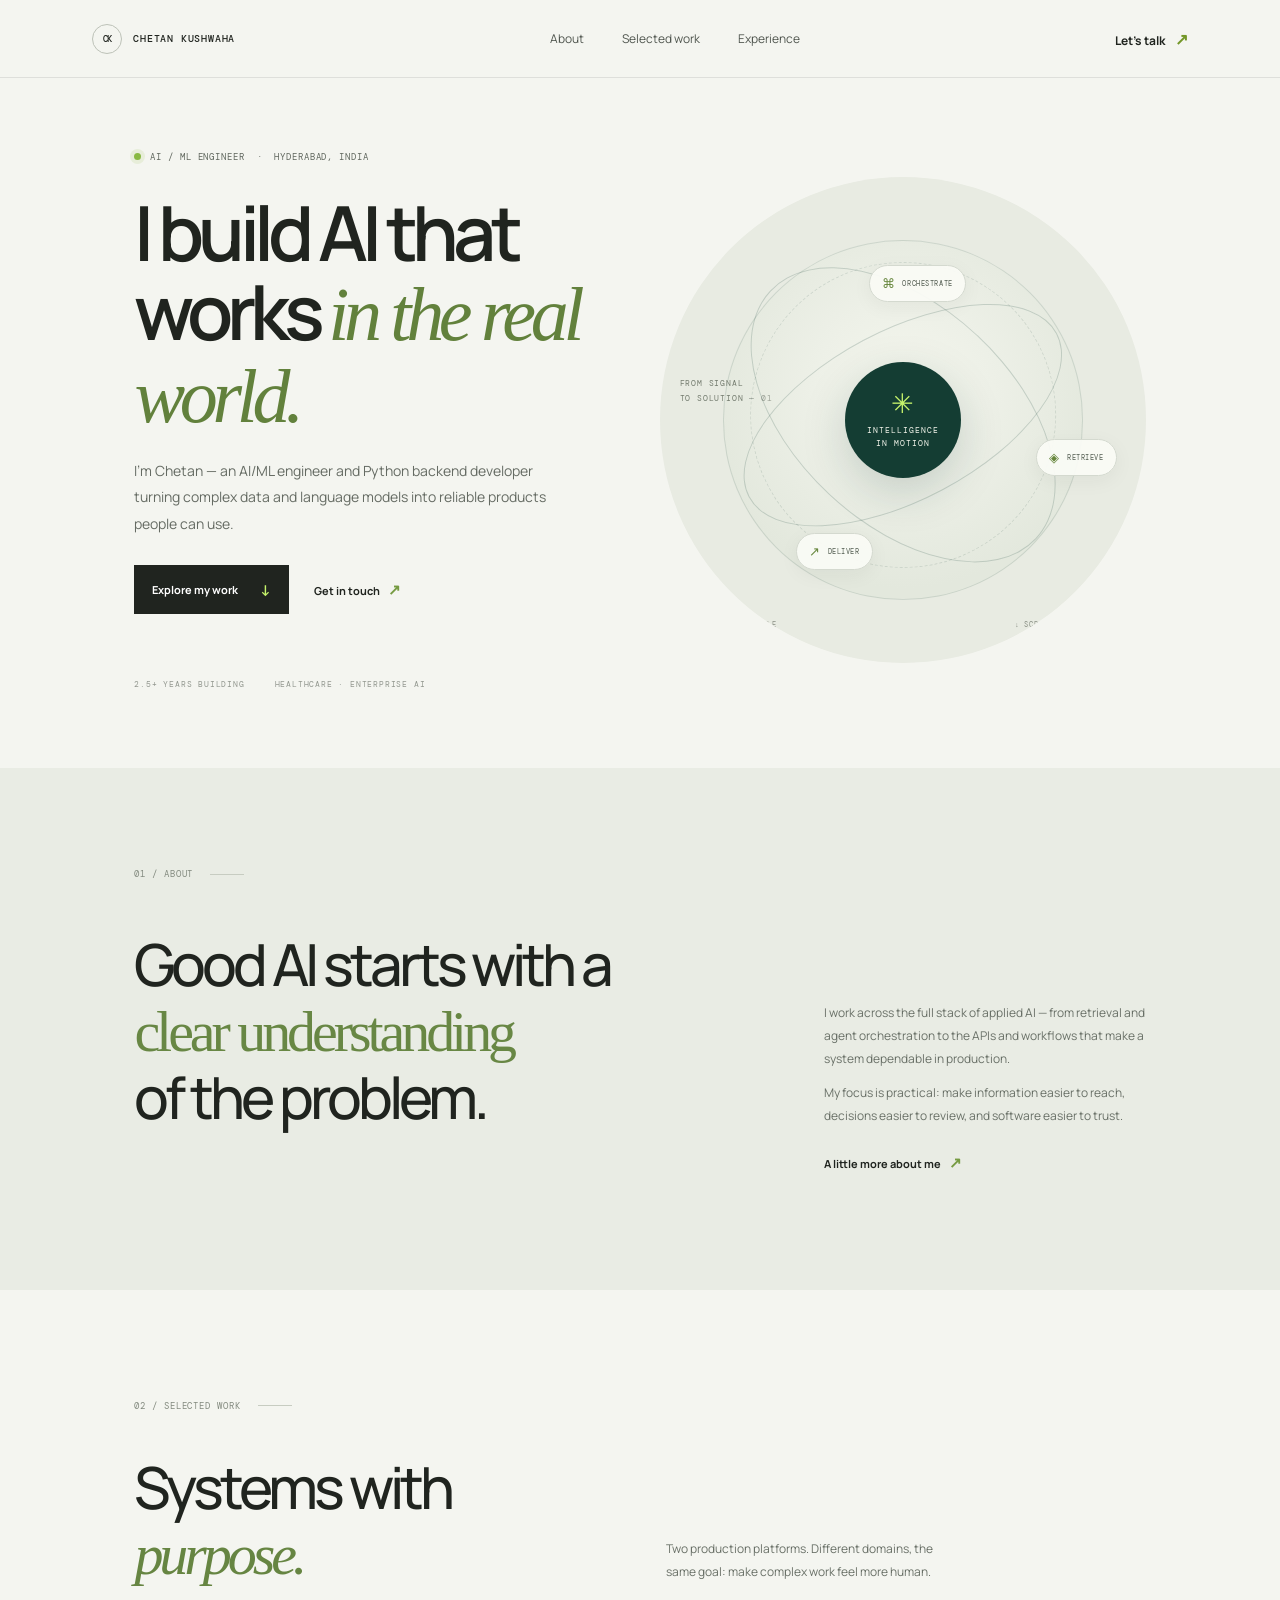
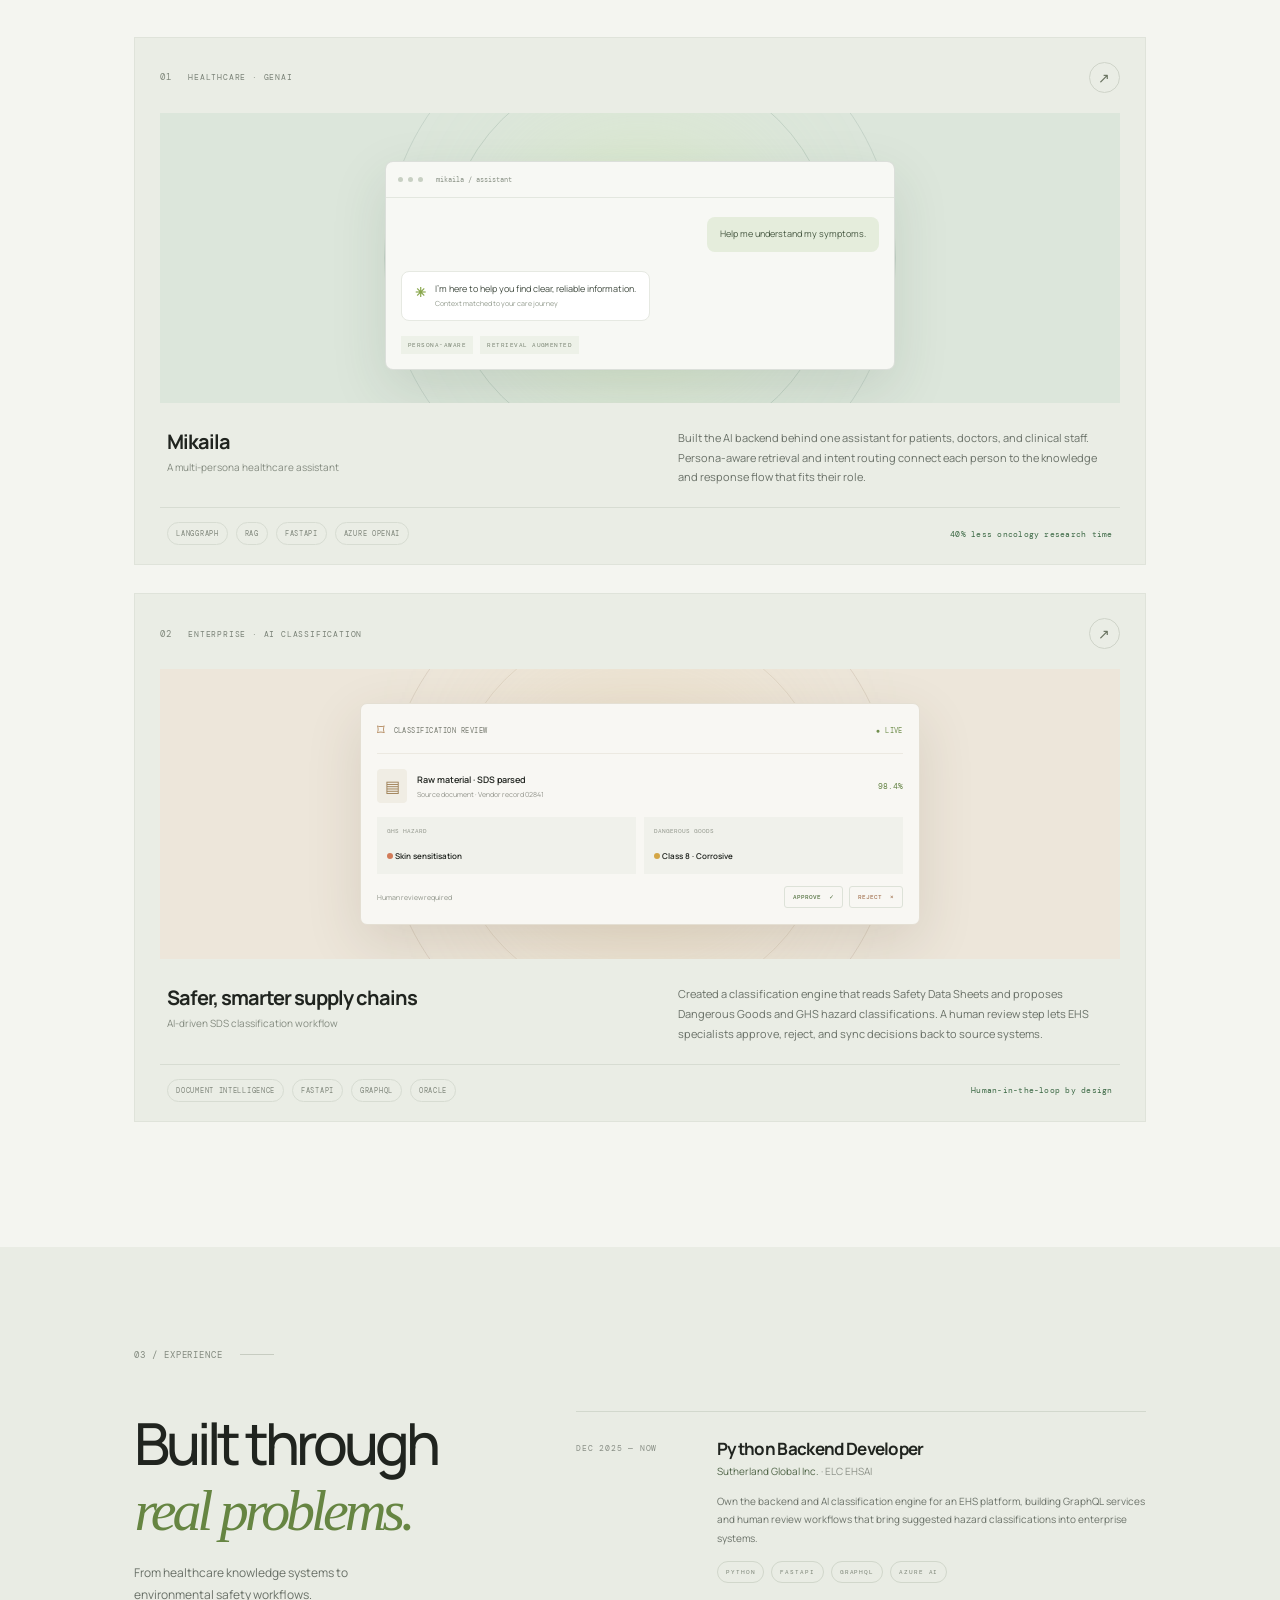
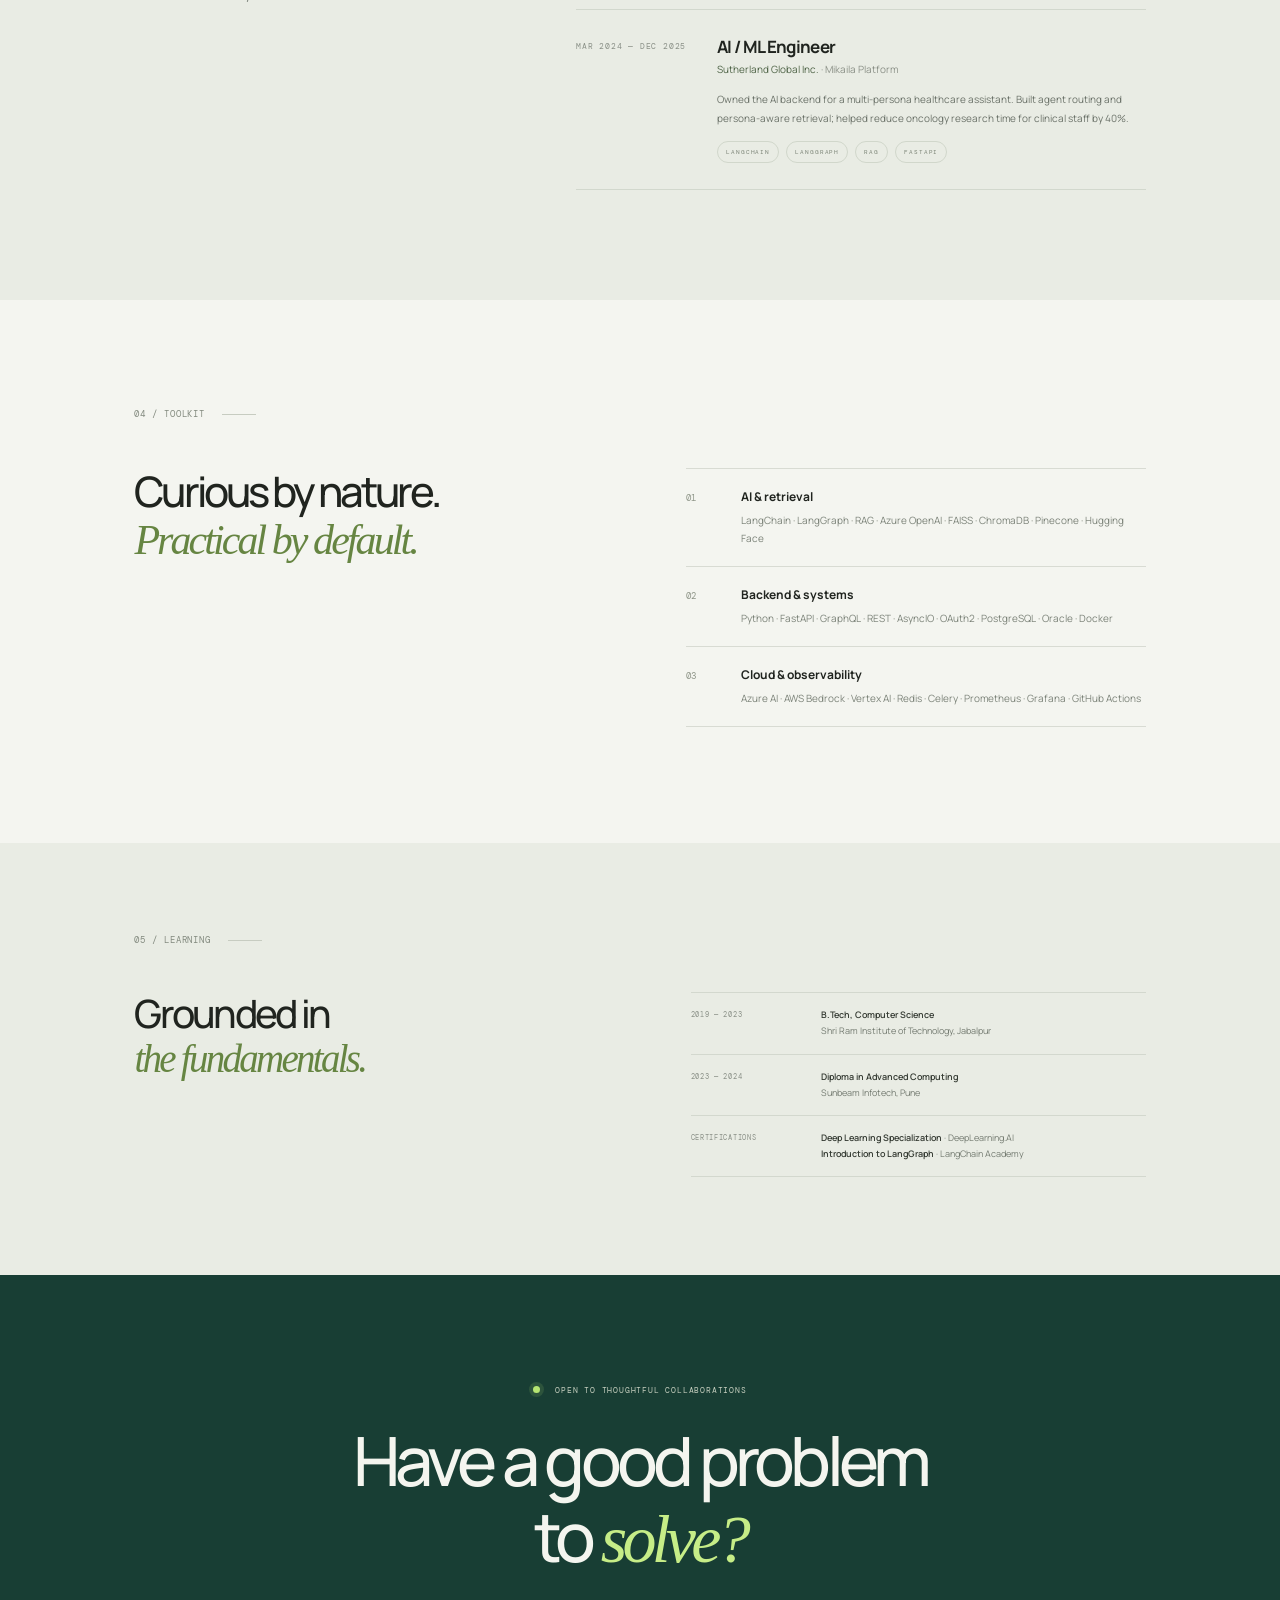
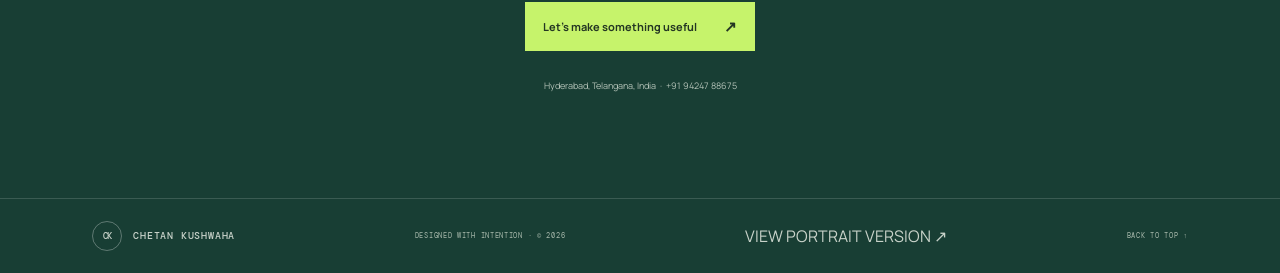
==== index.html @ 338fa158 "Create personal portfolio website" ====
<!doctype html>
<html lang="en">
  <head>
    <meta charset="utf-8" />
    <meta name="viewport" content="width=device-width, initial-scale=1" />
    <meta name="theme-color" content="#f4f5f0" />
    <meta name="description" content="Chetan Kushwaha is an AI/ML engineer and Python backend developer building thoughtful, production-ready AI systems." />
    <title>Chetan Kushwaha — AI / ML Engineer</title>
    <link rel="preconnect" href="https://fonts.googleapis.com" />
    <link rel="preconnect" href="https://fonts.gstatic.com" crossorigin />
    <link href="https://fonts.googleapis.com/css2?family=DM+Mono:wght@400;500&family=Manrope:wght@400;500;600;700;800&display=swap" rel="stylesheet" />
    <link rel="stylesheet" href="styles.css" />
  </head>
  <body>
    <header class="topbar">
      <a class="wordmark" href="#home" aria-label="Chetan Kushwaha, home"><span class="wordmark-mark">CK</span><span>CHETAN KUSHWAHA</span></a>
      <nav class="nav-links" aria-label="Main navigation">
        <a href="#about">About</a><a href="#work">Selected work</a><a href="#experience">Experience</a>
      </nav>
      <a class="top-contact" href="mailto:ckushwaha536@gmail.com">Let’s talk <span aria-hidden="true">↗</span></a>
    </header>

    <main id="home">
      <section class="hero page-grid">
        <div class="hero-copy">
          <p class="eyebrow"><span class="status-dot"></span> AI / ML ENGINEER &nbsp;·&nbsp; HYDERABAD, INDIA</p>
          <h1>I build AI that<br />works <em>in the real world.</em></h1>
          <p class="hero-intro">I’m Chetan — an AI/ML engineer and Python backend developer turning complex data and language models into reliable products people can use.</p>
          <div class="hero-actions"><a class="button button-dark" href="#work">Explore my work <span aria-hidden="true">↓</span></a><a class="text-link" href="mailto:ckushwaha536@gmail.com">Get in touch <span aria-hidden="true">↗</span></a></div>
          <div class="hero-meta"><span>2.5+ YEARS BUILDING</span><span>HEALTHCARE · ENTERPRISE AI</span></div>
        </div>
        <div class="hero-art" aria-label="Abstract illustration representing connected AI systems">
          <div class="art-orbit orbit-one"></div><div class="art-orbit orbit-two"></div><div class="art-orbit orbit-three"></div>
          <div class="art-core"><span class="core-spark">✳</span><span>INTELLIGENCE<br />IN MOTION</span></div>
          <div class="art-node node-top"><span class="node-icon">⌘</span><span>ORCHESTRATE</span></div>
          <div class="art-node node-right"><span class="node-icon">◈</span><span>RETRIEVE</span></div>
          <div class="art-node node-bottom"><span class="node-icon">↗</span><span>DELIVER</span></div>
          <div class="art-side-note">FROM SIGNAL<br />TO SOLUTION <span>— 01</span></div>
          <div class="art-caption"><span>BUILT FOR PEOPLE</span><span>↓ SCROLL TO EXPLORE</span></div>
        </div>
      </section>

      <section class="intro-band" id="about">
        <div class="section-label"><span>01 / ABOUT</span><span class="label-line"></span></div>
        <div class="intro-content"><h2>Good AI starts with a<br /><span>clear understanding</span><br />of the problem.</h2><div class="intro-detail"><p>I work across the full stack of applied AI — from retrieval and agent orchestration to the APIs and workflows that make a system dependable in production.</p><p>My focus is practical: make information easier to reach, decisions easier to review, and software easier to trust.</p><a class="text-link" href="mailto:ckushwaha536@gmail.com">A little more about me <span aria-hidden="true">↗</span></a></div></div>
      </section>

      <section class="work-section" id="work">
        <div class="section-heading"><div class="section-label"><span>02 / SELECTED WORK</span><span class="label-line"></span></div><h2>Systems with<br /><em>purpose.</em></h2><p>Two production platforms. Different domains, the same goal: make complex work feel more human.</p></div>
        <div class="project-list">
          <article class="project-card project-health">
            <div class="project-top"><span class="project-index">01</span><span class="project-category">HEALTHCARE · GENAI</span><span class="project-arrow" aria-hidden="true">↗</span></div>
            <div class="project-visual health-visual" aria-hidden="true"><div class="health-window"><div class="window-bar"><i></i><i></i><i></i><span>mikaila / assistant</span></div><div class="chat-line chat-user">Help me understand my symptoms.</div><div class="chat-line chat-ai"><b>✳</b><span>I’m here to help you find clear, reliable information.<br /><small>Context matched to your care journey</small></span></div><div class="visual-tags"><span>PERSONA-AWARE</span><span>RETRIEVAL AUGMENTED</span></div></div><div class="visual-glow"></div></div>
            <div class="project-body"><div><h3>Mikaila</h3><p class="project-subtitle">A multi-persona healthcare assistant</p></div><p class="project-description">Built the AI backend behind one assistant for patients, doctors, and clinical staff. Persona-aware retrieval and intent routing connect each person to the knowledge and response flow that fits their role.</p></div>
            <div class="project-footer"><span>LANGGRAPH</span><span>RAG</span><span>FASTAPI</span><span>AZURE OPENAI</span><span class="project-impact">40% less oncology research time</span></div>
          </article>
          <article class="project-card project-safety">
            <div class="project-top"><span class="project-index">02</span><span class="project-category">ENTERPRISE · AI CLASSIFICATION</span><span class="project-arrow" aria-hidden="true">↗</span></div>
            <div class="project-visual safety-visual" aria-hidden="true"><div class="safety-panel"><div class="panel-heading"><span class="shield">⌑</span><span>CLASSIFICATION REVIEW</span><span class="panel-live">● LIVE</span></div><div class="material-row"><span class="material-icon">▤</span><div><b>Raw material · SDS parsed</b><small>Source document · Vendor record 02841</small></div><span class="confidence">98.4%</span></div><div class="classifications"><div><small>GHS HAZARD</small><b><i class="hazard-dot"></i> Skin sensitisation</b></div><div><small>DANGEROUS GOODS</small><b><i class="dg-dot"></i> Class 8 · Corrosive</b></div></div><div class="review-actions"><span>Human review required</span><b>APPROVE&nbsp; ✓</b><b>REJECT&nbsp; ×</b></div></div><div class="safety-orb"></div></div>
            <div class="project-body"><div><h3>Safer, smarter supply chains</h3><p class="project-subtitle">AI-driven SDS classification workflow</p></div><p class="project-description">Created a classification engine that reads Safety Data Sheets and proposes Dangerous Goods and GHS hazard classifications. A human review step lets EHS specialists approve, reject, and sync decisions back to source systems.</p></div>
            <div class="project-footer"><span>DOCUMENT INTELLIGENCE</span><span>FASTAPI</span><span>GRAPHQL</span><span>ORACLE</span><span class="project-impact">Human-in-the-loop by design</span></div>
          </article>
        </div>
      </section>

      <section class="experience-section" id="experience">
        <div class="section-label"><span>03 / EXPERIENCE</span><span class="label-line"></span></div>
        <div class="experience-layout"><div class="experience-heading"><h2>Built through<br /><em>real problems.</em></h2><p>From healthcare knowledge systems to environmental safety workflows.</p></div><div class="timeline">
          <article class="role"><div class="role-date">DEC 2025 — NOW</div><div class="role-content"><h3>Python Backend Developer</h3><p class="role-company">Sutherland Global Inc. <span>· ELC EHSAI</span></p><p>Own the backend and AI classification engine for an EHS platform, building GraphQL services and human review workflows that bring suggested hazard classifications into enterprise systems.</p><div class="role-tags"><span>PYTHON</span><span>FASTAPI</span><span>GRAPHQL</span><span>AZURE AI</span></div></div></article>
          <article class="role"><div class="role-date">MAR 2024 — DEC 2025</div><div class="role-content"><h3>AI / ML Engineer</h3><p class="role-company">Sutherland Global Inc. <span>· Mikaila Platform</span></p><p>Owned the AI backend for a multi-persona healthcare assistant. Built agent routing and persona-aware retrieval; helped reduce oncology research time for clinical staff by 40%.</p><div class="role-tags"><span>LANGCHAIN</span><span>LANGGRAPH</span><span>RAG</span><span>FASTAPI</span></div></div></article>
        </div></div>
      </section>

      <section class="toolkit-section"><div class="section-label"><span>04 / TOOLKIT</span><span class="label-line"></span></div><div class="toolkit-layout"><h2>Curious by nature.<br /><em>Practical by default.</em></h2><div class="toolkit-groups">
        <div class="toolkit-group"><span class="toolkit-number">01</span><div><h3>AI & retrieval</h3><p>LangChain · LangGraph · RAG · Azure OpenAI · FAISS · ChromaDB · Pinecone · Hugging Face</p></div></div>
        <div class="toolkit-group"><span class="toolkit-number">02</span><div><h3>Backend & systems</h3><p>Python · FastAPI · GraphQL · REST · AsyncIO · OAuth2 · PostgreSQL · Oracle · Docker</p></div></div>
        <div class="toolkit-group"><span class="toolkit-number">03</span><div><h3>Cloud & observability</h3><p>Azure AI · AWS Bedrock · Vertex AI · Redis · Celery · Prometheus · Grafana · GitHub Actions</p></div></div>
      </div></div></section>

      <section class="education-section"><div class="section-label"><span>05 / LEARNING</span><span class="label-line"></span></div><div class="education-grid"><h2>Grounded in<br /><em>the fundamentals.</em></h2><div class="education-items"><div><span>2019 — 2023</span><p><b>B.Tech, Computer Science</b><br />Shri Ram Institute of Technology, Jabalpur</p></div><div><span>2023 — 2024</span><p><b>Diploma in Advanced Computing</b><br />Sunbeam Infotech, Pune</p></div><div><span>CERTIFICATIONS</span><p><b>Deep Learning Specialization</b> · DeepLearning.AI<br /><b>Introduction to LangGraph</b> · LangChain Academy</p></div></div></div></section>

      <section class="contact-section"><div class="contact-kicker"><span class="status-dot"></span> OPEN TO THOUGHTFUL COLLABORATIONS</div><h2>Have a good problem<br />to <em>solve?</em></h2><a class="contact-cta" href="mailto:ckushwaha536@gmail.com">Let’s make something useful <span aria-hidden="true">↗</span></a><p>Hyderabad, Telangana, India &nbsp;·&nbsp; +91 94247 88675</p></section>
    </main>
    <footer><a class="wordmark" href="#home"><span class="wordmark-mark">CK</span><span>CHETAN KUSHWAHA</span></a><span>DESIGNED WITH INTENTION · © <span id="year">2026</span></span><a href="with-photo/">VIEW PORTRAIT VERSION ↗</a><a href="#home">BACK TO TOP ↑</a></footer>
    <script src="script.js"></script>
  </body>
</html>
---- styles.css ----
:root{--paper:#f4f5f0;--ink:#20241f;--muted:#727871;--line:#d8dbd3;--green:#c6f36b;--forest:#143d33;--white:#fff;--mono:"DM Mono",monospace;--sans:"Manrope",sans-serif}*{box-sizing:border-box}html{scroll-behavior:smooth;scroll-padding-top:88px}body{margin:0;background:var(--paper);color:var(--ink);font-family:var(--sans);-webkit-font-smoothing:antialiased}a{color:inherit;text-decoration:none}.topbar{height:78px;padding:0 7.2%;display:flex;align-items:center;justify-content:space-between;border-bottom:1px solid rgba(32,36,31,.1)}.wordmark{display:inline-flex;align-items:center;gap:11px;font:500 10px var(--mono);letter-spacing:.08em}.wordmark-mark{display:grid;place-items:center;width:30px;height:30px;border:1px solid #bdc2b8;border-radius:50%;font:500 9px var(--mono);letter-spacing:-.05em}.nav-links{display:flex;gap:38px;font-size:12px;color:#50564f}.nav-links a,.top-contact,.text-link{transition:opacity .2s}.nav-links a:hover,.top-contact:hover,.text-link:hover{opacity:.58}.top-contact{font-size:12px;font-weight:700}.top-contact span{color:#739728;font-size:16px;margin-left:8px}.page-grid{padding-left:10.5%;padding-right:10.5%}.hero{min-height:690px;display:grid;grid-template-columns:1fr 1fr;align-items:center;gap:4%;padding-top:38px;padding-bottom:44px}.eyebrow,.section-label,.hero-meta,.art-side-note,.art-caption,.project-category,.project-index,.project-footer,.role-date,.role-tags,.toolkit-number,.education-items>div>span,.contact-kicker,footer>span,footer>a:last-child{font:400 9px var(--mono);letter-spacing:.1em}.eyebrow{color:#60675e;display:flex;align-items:center}.status-dot{display:inline-block;width:7px;height:7px;margin-right:9px;border-radius:50%;background:#89b942;box-shadow:0 0 0 4px rgba(137,185,66,.13)}h1,h2,h3,p{margin-top:0}.hero h1{margin:30px 0 22px;font-size:clamp(48px,6vw,76px);line-height:1.04;letter-spacing:-.075em;font-weight:600}.hero h1 em,.section-heading h2 em,.experience-heading h2 em,.toolkit-layout h2 em,.education-grid h2 em,.contact-section h2 em{font-family:Georgia,serif;font-weight:400;letter-spacing:-.07em}.hero h1 em{color:#62813c}.hero-intro{max-width:445px;margin-bottom:28px;font-size:14px;line-height:1.9;color:#656b63}.hero-actions{display:flex;align-items:center;gap:25px}.button{display:inline-flex;align-items:center;gap:22px;padding:14px 18px;font-size:11px;font-weight:700}.button-dark{background:var(--ink);color:white}.button-dark span{color:var(--green);font-size:15px}.text-link{font-size:11px;font-weight:700}.text-link span{margin-left:6px;color:#769b42;font-size:15px}.hero-meta{display:flex;gap:30px;margin-top:65px;color:#92978f;font-size:8px}.hero-art{position:relative;width:min(100%,500px);aspect-ratio:1/1;margin:0 auto;background:#e8ebe2;border-radius:50%;overflow:hidden}.hero-art:before{content:"";position:absolute;inset:13%;border-radius:50%;border:1px solid rgba(20,61,51,.12);background:radial-gradient(circle at 50% 42%,#f4f6ed 0,#edf0e7 33%,#e3e8dd 72%)}.art-orbit{position:absolute;z-index:1;left:50%;top:49%;border:1px solid rgba(20,61,51,.18);border-radius:50%;transform:translate(-50%,-50%) rotate(-28deg)}.orbit-one{width:72%;height:35%}.orbit-two{width:75%;height:45%;transform:translate(-50%,-50%) rotate(43deg)}.orbit-three{width:63%;height:63%;transform:translate(-50%,-50%) rotate(-56deg);border-style:dashed;opacity:.65}.art-core{position:absolute;z-index:2;top:50%;left:50%;width:116px;height:116px;transform:translate(-50%,-50%);display:flex;flex-direction:column;align-items:center;justify-content:center;gap:7px;border-radius:50%;background:var(--forest);box-shadow:0 14px 45px rgba(20,61,51,.19);color:#f3f5eb;text-align:center;font:400 8px/1.6 var(--mono);letter-spacing:.13em}.core-spark{font-size:27px;color:var(--green);line-height:1}.art-node{position:absolute;z-index:3;display:flex;align-items:center;gap:7px;padding:9px 12px;border:1px solid #d4d9cf;border-radius:30px;background:rgba(250,251,246,.94);box-shadow:0 5px 20px rgba(32,36,31,.05);font:400 7px var(--mono);letter-spacing:.08em;color:#525c50}.node-icon{color:#66863c;font-size:13px}.node-top{top:18%;left:43%}.node-right{top:54%;right:6%}.node-bottom{bottom:19%;left:28%}.art-side-note{position:absolute;top:41%;left:4%;font-size:8px;line-height:1.8;color:#737b6e}.art-side-note span{color:#9ba096}.art-caption{position:absolute;bottom:7%;left:50%;width:83%;transform:translateX(-50%);display:flex;justify-content:space-between;color:#878d82;font-size:7px}.intro-band{padding:100px 10.5% 112px;background:#e9ece4}.section-label{display:flex;align-items:center;gap:17px;color:#838a7f}.label-line{width:34px;height:1px;background:#c7ccc1}.intro-content{display:grid;grid-template-columns:1.3fr .7fr;gap:9%;margin-top:52px;align-items:end}.intro-content h2,.section-heading h2,.experience-heading h2,.toolkit-layout h2,.education-grid h2,.contact-section h2{font-size:clamp(40px,5vw,58px);line-height:1.12;letter-spacing:-.07em;font-weight:500}.intro-content h2 span{font-family:Georgia,serif;font-weight:400;color:#688744}.intro-detail{padding-bottom:5px}.intro-detail p,.section-heading>p,.experience-heading>p{font-size:12px;line-height:1.9;color:#697067}.intro-detail p{max-width:375px}.intro-detail .text-link{display:inline-block;margin-top:12px}.work-section{padding:110px 10.5% 125px}.section-heading{display:grid;grid-template-columns:1fr 1fr;align-items:end;margin-bottom:49px}.section-heading .section-label{grid-column:1/-1}.section-heading h2{margin:43px 0 0}.section-heading h2 em,.experience-heading h2 em,.toolkit-layout h2 em,.education-grid h2 em{color:#668542}.section-heading>p{max-width:280px;margin:0 0 4px 26px}.project-list{display:grid;gap:28px}.project-card{background:#eaede5;border:1px solid #dfe3da;padding:24px 25px 19px;overflow:hidden}.project-top{display:flex;align-items:center;gap:16px}.project-index{color:#7f877b}.project-category{font-size:8px;color:#7b8378}.project-arrow{margin-left:auto;width:31px;height:31px;border:1px solid #cfd4c9;border-radius:50%;display:grid;place-items:center;font-size:14px;color:#68725f}.project-visual{height:290px;margin-top:20px;position:relative;display:grid;place-items:center;overflow:hidden}.health-visual{background:#dce6db}.health-visual:before,.safety-visual:before{content:"";position:absolute;width:510px;height:510px;border-radius:50%;border:1px solid rgba(22,68,54,.11)}.health-visual:after{content:"";position:absolute;width:390px;height:390px;border-radius:50%;border:1px solid rgba(22,68,54,.12)}.health-window{position:relative;z-index:2;width:min(75%,510px);padding-bottom:15px;background:#f7f8f4;border:1px solid rgba(36,58,45,.13);border-radius:8px;box-shadow:0 20px 55px rgba(35,66,47,.13);transform:translateY(8px)}.window-bar{height:36px;display:flex;align-items:center;gap:5px;padding:0 12px;border-bottom:1px solid #e3e7df;color:#8b9387;font:400 7px var(--mono)}.window-bar i{width:5px;height:5px;border-radius:50%;background:#c8d0c3}.window-bar span{margin-left:8px}.chat-line{width:max-content;max-width:80%;margin:19px 15px 0;padding:10px 13px;border-radius:8px;font-size:9px;line-height:1.6}.chat-user{margin-left:auto;background:#e5eddc;color:#475842}.chat-ai{display:flex;gap:9px;background:white;border:1px solid #e6e9e2;color:#414b40}.chat-ai b{font-size:13px;color:#89a74d}.chat-ai small{color:#929a8d;font-size:7px}.visual-tags{display:flex;gap:7px;margin:15px 15px 0}.visual-tags span{padding:5px 7px;background:#edf1e8;color:#76816f;font:400 6px var(--mono);letter-spacing:.08em}.visual-glow{position:absolute;width:210px;height:210px;border-radius:50%;background:#d1f0a0;filter:blur(70px);opacity:.42}.project-body{display:grid;grid-template-columns:1fr 1fr;gap:8%;padding:25px 7px 20px}.project-body h3{font-size:20px;letter-spacing:-.05em;margin-bottom:5px}.project-subtitle{margin:0;font-size:10px;color:#858c81}.project-description{margin:0;color:#697067;font-size:11px;line-height:1.8}.project-footer{display:flex;align-items:center;gap:8px;flex-wrap:wrap;padding:14px 7px 0;border-top:1px solid #d7dcd2;color:#80877c;font-size:7px}.project-footer>span:not(.project-impact){padding:6px 8px;border:1px solid #d7dcd2;border-radius:20px}.project-impact{margin-left:auto;color:#3b6844;font-size:8px;letter-spacing:.03em}.safety-visual{background:#ede6da}.safety-visual:before{border-color:rgba(98,71,35,.12)}.safety-visual:after{content:"";position:absolute;width:380px;height:380px;border:1px solid rgba(98,71,35,.1);border-radius:50%}.safety-panel{position:relative;z-index:2;width:min(78%,560px);padding:16px;background:#f8f7f3;border:1px solid #e4dfd3;border-radius:7px;box-shadow:0 18px 55px rgba(86,66,39,.14)}.panel-heading{display:flex;align-items:center;gap:8px;padding-bottom:13px;border-bottom:1px solid #ece9e1;color:#777b70;font:400 7px var(--mono);letter-spacing:.07em}.shield{color:#ad8053;font-size:15px}.panel-live{margin-left:auto;color:#718f4e}.material-row{display:flex;align-items:center;gap:10px;padding:15px 0 14px}.material-icon{display:grid;place-items:center;width:30px;height:34px;border-radius:4px;background:#f0ede4;color:#9c7d52;font-size:16px}.material-row b{display:block;font-size:9px;font-weight:600}.material-row small{display:block;margin-top:4px;color:#92948b;font-size:7px}.confidence{margin-left:auto;color:#638243;font:400 8px var(--mono)}.classifications{display:grid;grid-template-columns:1fr 1fr;gap:8px}.classifications>div{padding:10px;background:#f0f1eb}.classifications small{display:block;margin-bottom:7px;color:#90958a;font:400 6px var(--mono)}.classifications b{font-size:8px;font-weight:600}.hazard-dot,.dg-dot{display:inline-block;width:6px;height:6px;border-radius:50%;background:#d27b58}.dg-dot{background:#d4a646}.review-actions{display:flex;align-items:center;gap:6px;margin-top:12px;color:#8e9388;font-size:7px}.review-actions span{margin-right:auto}.review-actions b{padding:6px 8px;border:1px solid #dde2d8;border-radius:3px;color:#557342;font:500 6px var(--mono)}.review-actions b:last-child{color:#a67857}.safety-orb{position:absolute;width:230px;height:230px;background:#e4c990;filter:blur(80px);opacity:.3}.experience-section{padding:102px 10.5% 110px;background:#e9ece4}.experience-layout{display:grid;grid-template-columns:.72fr 1.28fr;gap:12%;margin-top:50px}.experience-heading h2{margin-bottom:18px}.experience-heading>p{max-width:230px}.timeline{border-top:1px solid #d2d8cd}.role{display:grid;grid-template-columns:118px 1fr;gap:23px;padding:25px 0 26px;border-bottom:1px solid #d2d8cd}.role-date{padding-top:6px;color:#8a9087;font-size:8px}.role-content h3{margin-bottom:4px;font-size:17px;letter-spacing:-.04em}.role-company{font-size:10px;color:#4f6447}.role-company span{color:#8b9087}.role-content>p:not(.role-company){max-width:475px;margin:14px 0;color:#6b7269;font-size:10px;line-height:1.85}.role-tags{display:flex;gap:7px;flex-wrap:wrap}.role-tags span{padding:6px 8px;border:1px solid #d1d7cb;border-radius:20px;color:#788173;font-size:6px}.toolkit-section{padding:108px 10.5% 116px}.toolkit-layout{display:grid;grid-template-columns:1fr 1fr;gap:9%;margin-top:48px}.toolkit-layout h2{font-size:42px}.toolkit-group{display:grid;grid-template-columns:40px 1fr;gap:15px;padding:19px 0;border-bottom:1px solid var(--line)}.toolkit-group:first-child{border-top:1px solid var(--line)}.toolkit-number{padding-top:4px;color:#8e9588}.toolkit-group h3{margin-bottom:6px;font-size:12px}.toolkit-group p{margin:0;color:#7c8379;font-size:10px;line-height:1.8}.education-section{padding:91px 10.5% 98px;background:#e9ece4}.education-grid{display:grid;grid-template-columns:1fr 1fr;gap:10%;margin-top:46px}.education-grid h2{font-size:39px}.education-items>div{display:grid;grid-template-columns:112px 1fr;gap:18px;padding:14px 0;border-bottom:1px solid #d3d8ce}.education-items>div:first-child{border-top:1px solid #d3d8ce}.education-items>div>span{padding-top:3px;color:#8a9087;font-size:7px}.education-items p{margin:0;color:#747b71;font-size:9px;line-height:1.8}.education-items b{color:#343a32;font-weight:600}.contact-section{padding:110px 10.5% 106px;text-align:center;background:#183e34;color:#f4f5ef}.contact-kicker{color:#c6cfbf;font-size:8px}.contact-section .status-dot{background:#b5e572;box-shadow:0 0 0 4px rgba(181,229,114,.13)}.contact-section h2{margin:27px 0 24px;font-size:clamp(48px,6vw,68px)}.contact-section h2 em{color:#c6ed87}.contact-cta{display:inline-flex;gap:27px;align-items:center;padding:14px 18px;background:var(--green);color:#243623;font-size:11px;font-weight:700}.contact-cta span{font-size:15px}.contact-section>p{margin:28px 0 0;color:#b4c3b8;font-size:9px}footer{min-height:75px;padding:0 7.2%;display:flex;align-items:center;justify-content:space-between;background:#183e34;color:#c8d2c9;border-top:1px solid rgba(255,255,255,.15)}footer .wordmark-mark{border-color:rgba(255,255,255,.3)}footer>span,footer>a:last-child{font-size:7px;color:#a8b9ac}footer>a:last-child:hover{color:white}
@media(max-width:850px){.topbar{padding:0 5%;height:70px}.nav-links{gap:20px}.page-grid{padding-left:7%;padding-right:7%}.hero{min-height:600px;grid-template-columns:1.08fr .92fr}.hero h1{font-size:56px}.hero-art{width:100%}.art-node{font-size:6px}.intro-band,.work-section,.experience-section,.toolkit-section,.education-section{padding-left:7%;padding-right:7%}.project-body{gap:5%}.experience-layout{gap:6%}.role{grid-template-columns:95px 1fr;gap:14px}.toolkit-layout{gap:5%}}
@media(max-width:640px){html{scroll-padding-top:70px}.topbar{height:66px}.wordmark{font-size:8px}.wordmark-mark{width:27px;height:27px}.nav-links{display:none}.top-contact{font-size:10px}.hero{display:flex;flex-direction:column;align-items:stretch;padding-top:74px;padding-bottom:66px;gap:55px}.hero h1{font-size:clamp(48px,12vw,68px)}.hero-intro{font-size:13px}.hero-meta{margin-top:43px;gap:13px;font-size:7px}.hero-art{width:min(100%,430px)}.intro-band{padding-top:72px;padding-bottom:75px}.intro-content{display:block;margin-top:39px}.intro-content h2,.section-heading h2,.experience-heading h2,.toolkit-layout h2,.education-grid h2{font-size:clamp(38px,10vw,49px)}.intro-detail{margin-top:27px}.work-section{padding-top:73px;padding-bottom:77px}.section-heading{display:block;margin-bottom:32px}.section-heading h2{margin-top:36px}.section-heading>p{margin:14px 0 0;max-width:330px}.project-card{padding:16px 14px 15px}.project-top{gap:10px}.project-category{font-size:6px}.project-visual{height:230px;margin-top:15px}.health-window{width:87%}.safety-panel{width:90%;padding:12px}.project-body{display:block;padding:20px 4px 16px}.project-description{margin-top:14px}.project-footer{padding-left:4px;padding-right:4px}.project-impact{width:100%;margin:4px 0 0}.experience-section{padding-top:72px;padding-bottom:77px}.experience-layout{display:block;margin-top:36px}.experience-heading>p{max-width:300px}.timeline{margin-top:35px}.role{grid-template-columns:1fr;gap:10px;padding:20px 0}.role-date{font-size:7px}.role-content h3{font-size:16px}.toolkit-section{padding-top:76px;padding-bottom:78px}.toolkit-layout{display:block;margin-top:38px}.toolkit-layout h2{margin-bottom:29px}.education-section{padding-top:72px;padding-bottom:75px}.education-grid{display:block;margin-top:36px}.education-items{margin-top:18px}.education-items>div{grid-template-columns:88px 1fr;gap:10px}.contact-section{padding:80px 6% 75px}.contact-section h2{font-size:clamp(47px,12vw,61px)}.contact-section>p{font-size:8px}footer{padding:17px 5%;min-height:72px;gap:10px}footer>span{display:none}footer>a:last-child{font-size:7px}}
@media(prefers-reduced-motion:reduce){html{scroll-behavior:auto}*,*::before,*::after{animation-duration:.01ms!important;animation-iteration-count:1!important;transition-duration:.01ms!important}}
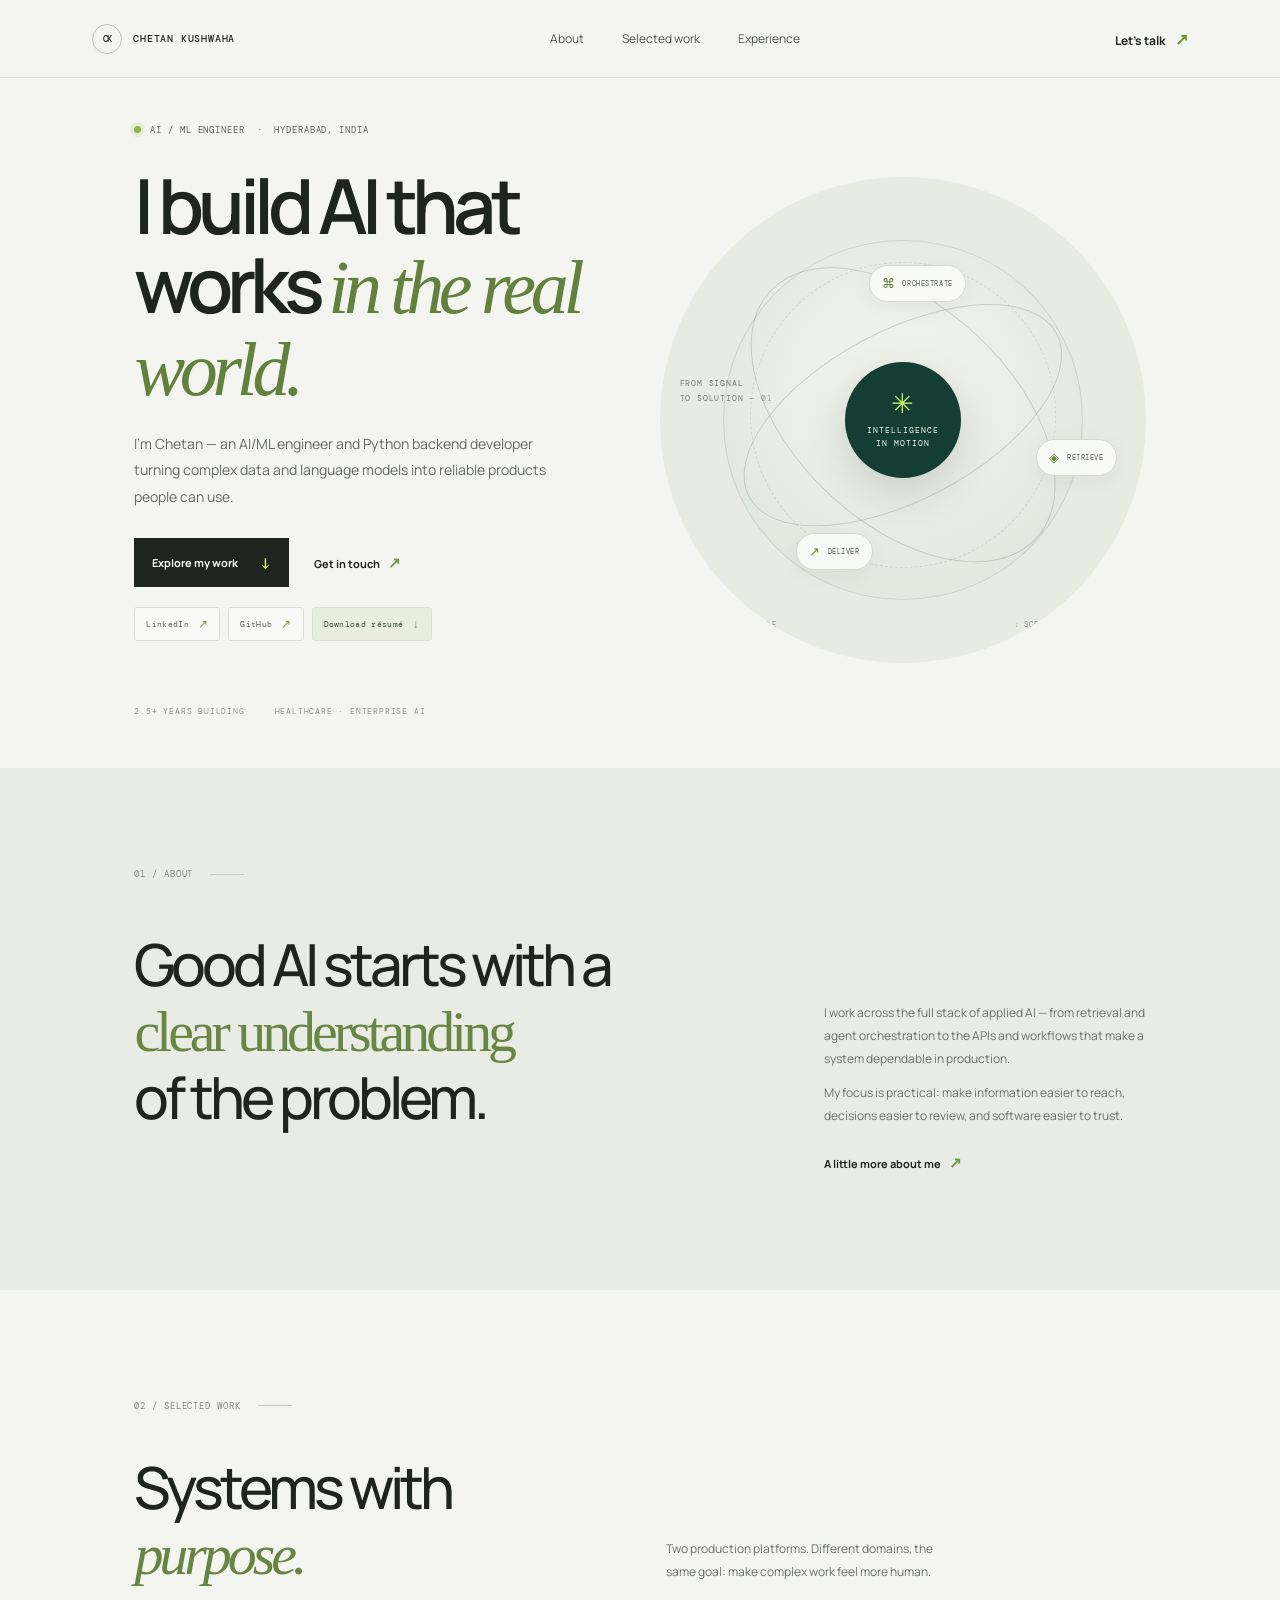
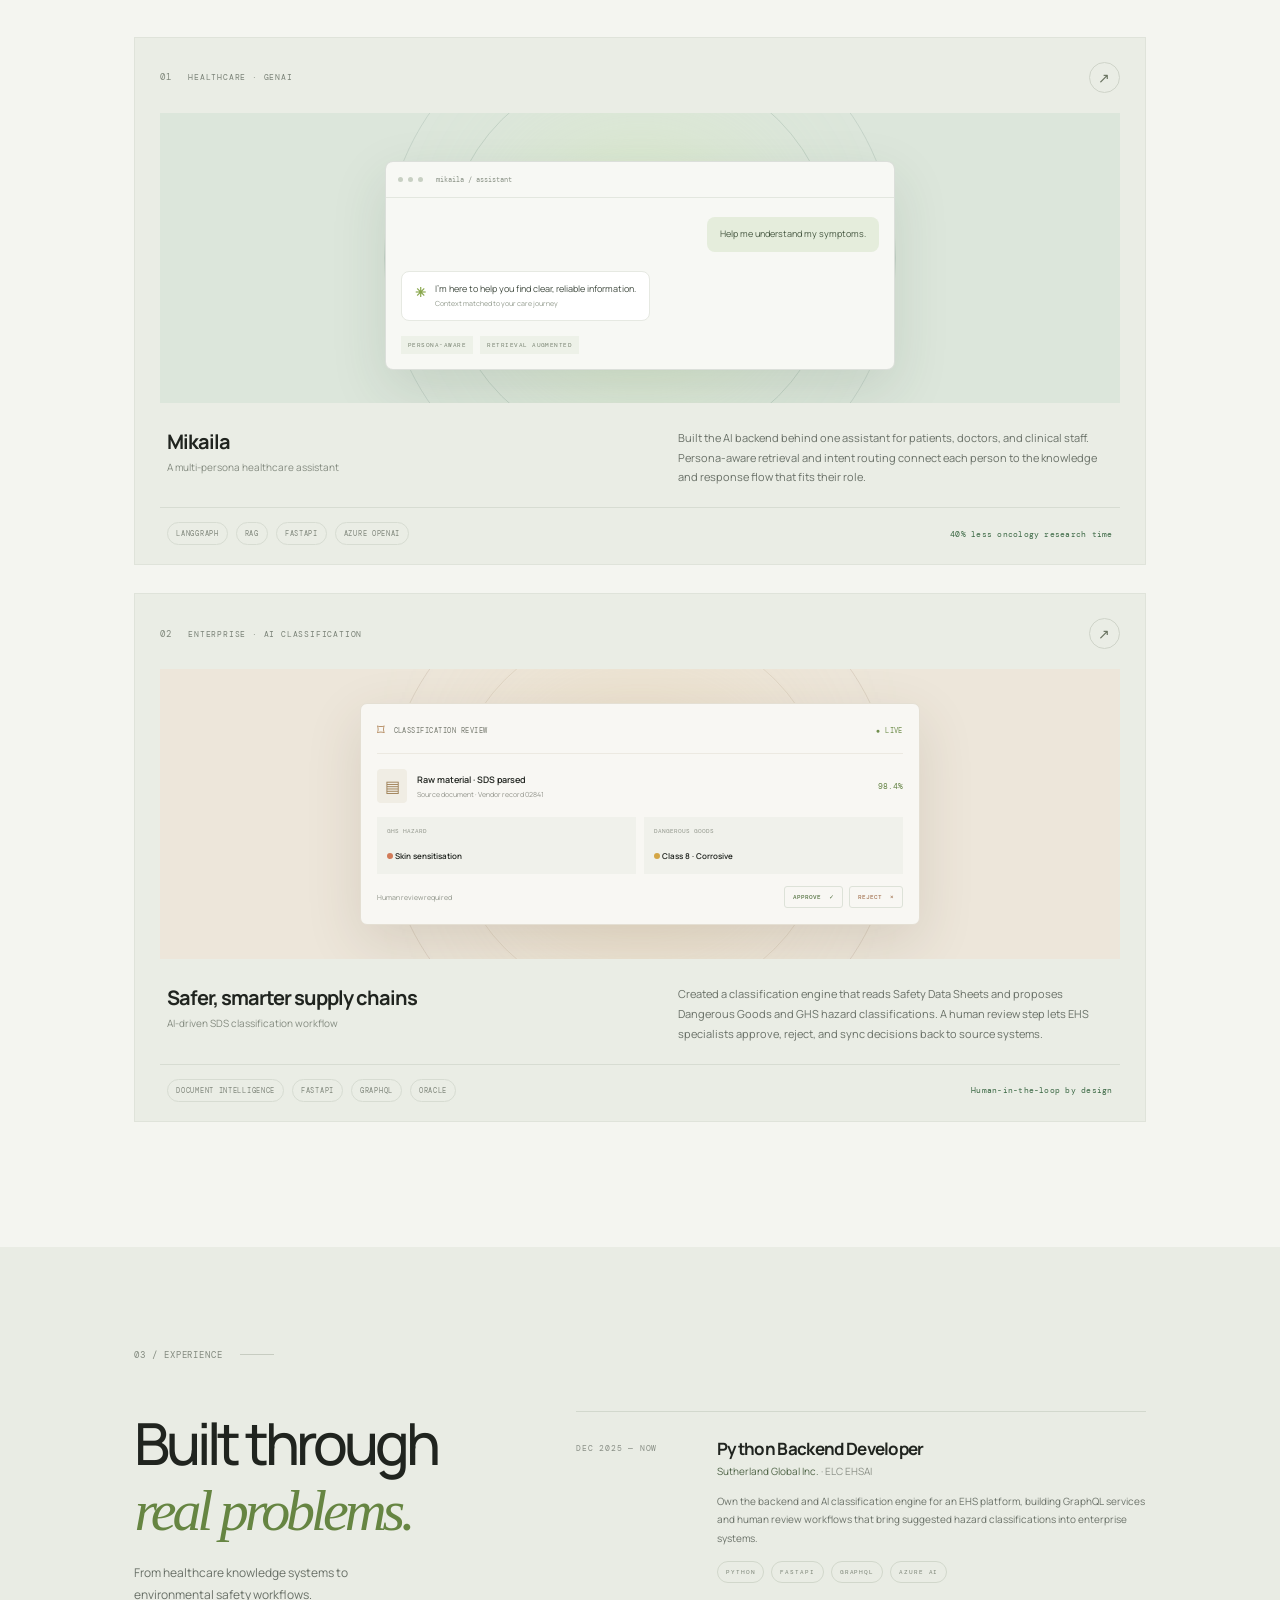
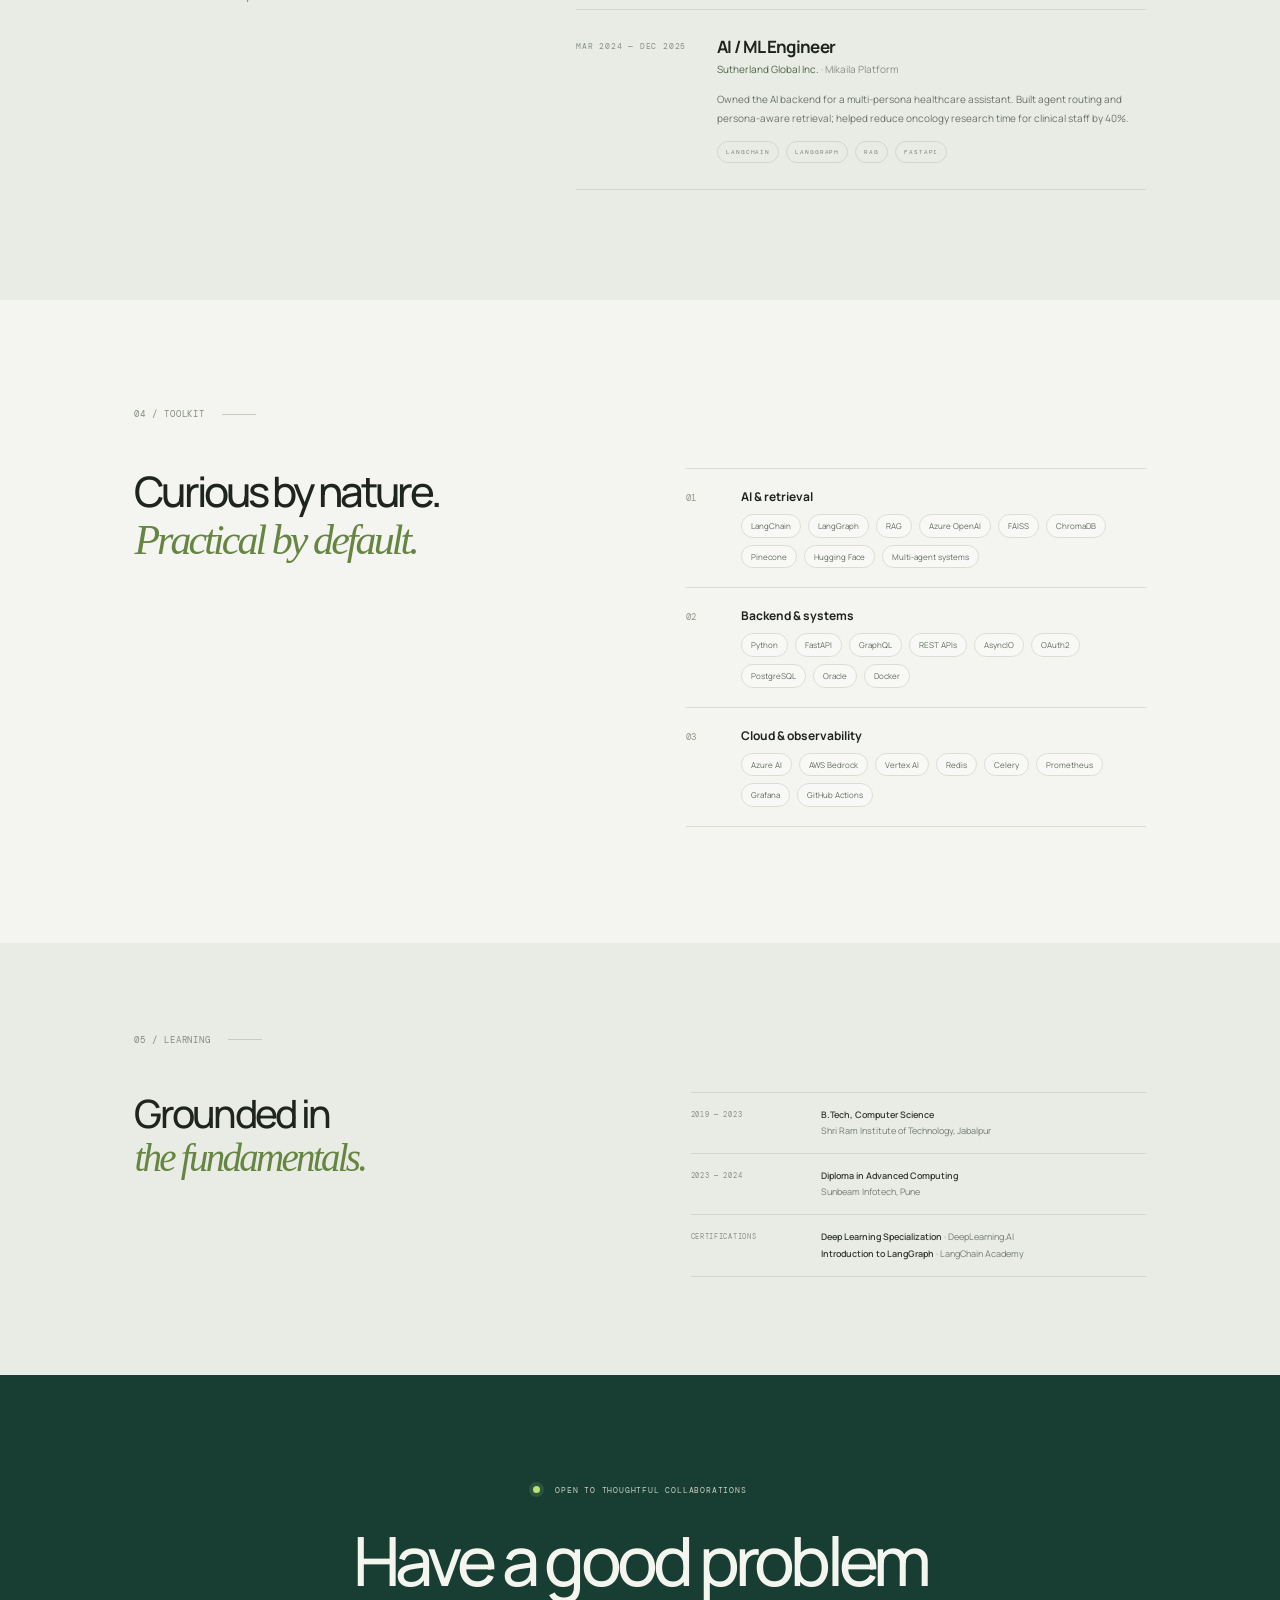
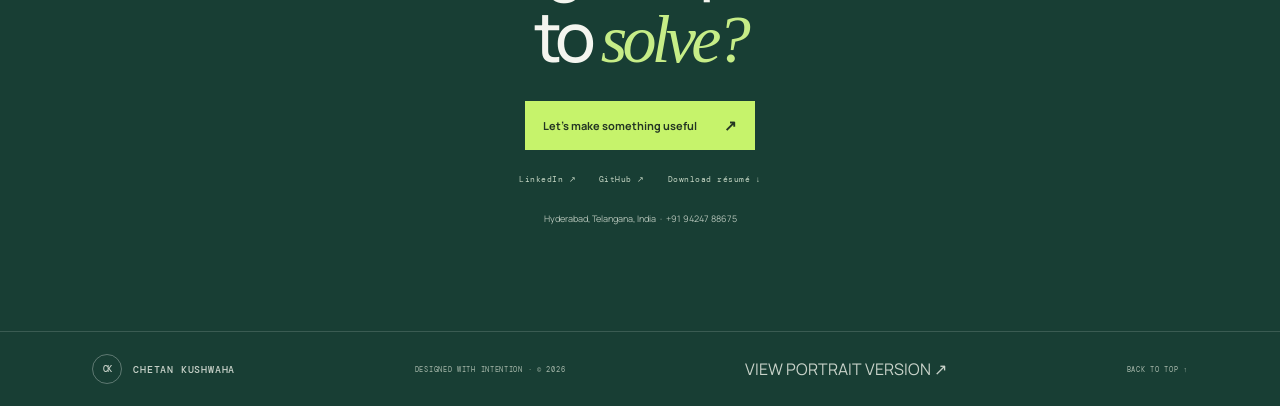
==== commit b3620a72: "Add profile links, skills, resume download, and motion" ====
--- a/index.html
+++ b/index.html
@@ -27,6 +27,11 @@
           <h1>I build AI that<br />works <em>in the real world.</em></h1>
           <p class="hero-intro">I’m Chetan — an AI/ML engineer and Python backend developer turning complex data and language models into reliable products people can use.</p>
           <div class="hero-actions"><a class="button button-dark" href="#work">Explore my work <span aria-hidden="true">↓</span></a><a class="text-link" href="mailto:ckushwaha536@gmail.com">Get in touch <span aria-hidden="true">↗</span></a></div>
+          <div class="hero-links" aria-label="Profiles and resume">
+            <a href="https://linkedin.com/in/chetan-kushwaha-dev" target="_blank" rel="noopener noreferrer">LinkedIn <span aria-hidden="true">↗</span></a>
+            <a href="https://github.com/D6-80758-ChetanKushwaha" target="_blank" rel="noopener noreferrer">GitHub <span aria-hidden="true">↗</span></a>
+            <a class="resume-link" href="assets/chetan-kushwaha-resume.pdf" download>Download résumé <span aria-hidden="true">↓</span></a>
+          </div>
           <div class="hero-meta"><span>2.5+ YEARS BUILDING</span><span>HEALTHCARE · ENTERPRISE AI</span></div>
         </div>
         <div class="hero-art" aria-label="Abstract illustration representing connected AI systems">
@@ -72,14 +77,14 @@
       </section>
 
       <section class="toolkit-section"><div class="section-label"><span>04 / TOOLKIT</span><span class="label-line"></span></div><div class="toolkit-layout"><h2>Curious by nature.<br /><em>Practical by default.</em></h2><div class="toolkit-groups">
-        <div class="toolkit-group"><span class="toolkit-number">01</span><div><h3>AI & retrieval</h3><p>LangChain · LangGraph · RAG · Azure OpenAI · FAISS · ChromaDB · Pinecone · Hugging Face</p></div></div>
-        <div class="toolkit-group"><span class="toolkit-number">02</span><div><h3>Backend & systems</h3><p>Python · FastAPI · GraphQL · REST · AsyncIO · OAuth2 · PostgreSQL · Oracle · Docker</p></div></div>
-        <div class="toolkit-group"><span class="toolkit-number">03</span><div><h3>Cloud & observability</h3><p>Azure AI · AWS Bedrock · Vertex AI · Redis · Celery · Prometheus · Grafana · GitHub Actions</p></div></div>
+        <div class="toolkit-group"><span class="toolkit-number">01</span><div><h3>AI & retrieval</h3><div class="skill-chips"><span>LangChain</span><span>LangGraph</span><span>RAG</span><span>Azure OpenAI</span><span>FAISS</span><span>ChromaDB</span><span>Pinecone</span><span>Hugging Face</span><span>Multi-agent systems</span></div></div></div>
+        <div class="toolkit-group"><span class="toolkit-number">02</span><div><h3>Backend & systems</h3><div class="skill-chips"><span>Python</span><span>FastAPI</span><span>GraphQL</span><span>REST APIs</span><span>AsyncIO</span><span>OAuth2</span><span>PostgreSQL</span><span>Oracle</span><span>Docker</span></div></div></div>
+        <div class="toolkit-group"><span class="toolkit-number">03</span><div><h3>Cloud & observability</h3><div class="skill-chips"><span>Azure AI</span><span>AWS Bedrock</span><span>Vertex AI</span><span>Redis</span><span>Celery</span><span>Prometheus</span><span>Grafana</span><span>GitHub Actions</span></div></div></div>
       </div></div></section>
 
       <section class="education-section"><div class="section-label"><span>05 / LEARNING</span><span class="label-line"></span></div><div class="education-grid"><h2>Grounded in<br /><em>the fundamentals.</em></h2><div class="education-items"><div><span>2019 — 2023</span><p><b>B.Tech, Computer Science</b><br />Shri Ram Institute of Technology, Jabalpur</p></div><div><span>2023 — 2024</span><p><b>Diploma in Advanced Computing</b><br />Sunbeam Infotech, Pune</p></div><div><span>CERTIFICATIONS</span><p><b>Deep Learning Specialization</b> · DeepLearning.AI<br /><b>Introduction to LangGraph</b> · LangChain Academy</p></div></div></div></section>
 
-      <section class="contact-section"><div class="contact-kicker"><span class="status-dot"></span> OPEN TO THOUGHTFUL COLLABORATIONS</div><h2>Have a good problem<br />to <em>solve?</em></h2><a class="contact-cta" href="mailto:ckushwaha536@gmail.com">Let’s make something useful <span aria-hidden="true">↗</span></a><p>Hyderabad, Telangana, India &nbsp;·&nbsp; +91 94247 88675</p></section>
+      <section class="contact-section"><div class="contact-kicker"><span class="status-dot"></span> OPEN TO THOUGHTFUL COLLABORATIONS</div><h2>Have a good problem<br />to <em>solve?</em></h2><a class="contact-cta" href="mailto:ckushwaha536@gmail.com">Let’s make something useful <span aria-hidden="true">↗</span></a><div class="contact-links"><a href="https://linkedin.com/in/chetan-kushwaha-dev" target="_blank" rel="noopener noreferrer">LinkedIn ↗</a><a href="https://github.com/D6-80758-ChetanKushwaha" target="_blank" rel="noopener noreferrer">GitHub ↗</a><a href="assets/chetan-kushwaha-resume.pdf" download>Download résumé ↓</a></div><p>Hyderabad, Telangana, India &nbsp;·&nbsp; +91 94247 88675</p></section>
     </main>
     <footer><a class="wordmark" href="#home"><span class="wordmark-mark">CK</span><span>CHETAN KUSHWAHA</span></a><span>DESIGNED WITH INTENTION · © <span id="year">2026</span></span><a href="with-photo/">VIEW PORTRAIT VERSION ↗</a><a href="#home">BACK TO TOP ↑</a></footer>
     <script src="script.js"></script>
--- a/styles.css
+++ b/styles.css
@@ -2,3 +2,6 @@
 @media(max-width:850px){.topbar{padding:0 5%;height:70px}.nav-links{gap:20px}.page-grid{padding-left:7%;padding-right:7%}.hero{min-height:600px;grid-template-columns:1.08fr .92fr}.hero h1{font-size:56px}.hero-art{width:100%}.art-node{font-size:6px}.intro-band,.work-section,.experience-section,.toolkit-section,.education-section{padding-left:7%;padding-right:7%}.project-body{gap:5%}.experience-layout{gap:6%}.role{grid-template-columns:95px 1fr;gap:14px}.toolkit-layout{gap:5%}}
 @media(max-width:640px){html{scroll-padding-top:70px}.topbar{height:66px}.wordmark{font-size:8px}.wordmark-mark{width:27px;height:27px}.nav-links{display:none}.top-contact{font-size:10px}.hero{display:flex;flex-direction:column;align-items:stretch;padding-top:74px;padding-bottom:66px;gap:55px}.hero h1{font-size:clamp(48px,12vw,68px)}.hero-intro{font-size:13px}.hero-meta{margin-top:43px;gap:13px;font-size:7px}.hero-art{width:min(100%,430px)}.intro-band{padding-top:72px;padding-bottom:75px}.intro-content{display:block;margin-top:39px}.intro-content h2,.section-heading h2,.experience-heading h2,.toolkit-layout h2,.education-grid h2{font-size:clamp(38px,10vw,49px)}.intro-detail{margin-top:27px}.work-section{padding-top:73px;padding-bottom:77px}.section-heading{display:block;margin-bottom:32px}.section-heading h2{margin-top:36px}.section-heading>p{margin:14px 0 0;max-width:330px}.project-card{padding:16px 14px 15px}.project-top{gap:10px}.project-category{font-size:6px}.project-visual{height:230px;margin-top:15px}.health-window{width:87%}.safety-panel{width:90%;padding:12px}.project-body{display:block;padding:20px 4px 16px}.project-description{margin-top:14px}.project-footer{padding-left:4px;padding-right:4px}.project-impact{width:100%;margin:4px 0 0}.experience-section{padding-top:72px;padding-bottom:77px}.experience-layout{display:block;margin-top:36px}.experience-heading>p{max-width:300px}.timeline{margin-top:35px}.role{grid-template-columns:1fr;gap:10px;padding:20px 0}.role-date{font-size:7px}.role-content h3{font-size:16px}.toolkit-section{padding-top:76px;padding-bottom:78px}.toolkit-layout{display:block;margin-top:38px}.toolkit-layout h2{margin-bottom:29px}.education-section{padding-top:72px;padding-bottom:75px}.education-grid{display:block;margin-top:36px}.education-items{margin-top:18px}.education-items>div{grid-template-columns:88px 1fr;gap:10px}.contact-section{padding:80px 6% 75px}.contact-section h2{font-size:clamp(47px,12vw,61px)}.contact-section>p{font-size:8px}footer{padding:17px 5%;min-height:72px;gap:10px}footer>span{display:none}footer>a:last-child{font-size:7px}}
 @media(prefers-reduced-motion:reduce){html{scroll-behavior:auto}*,*::before,*::after{animation-duration:.01ms!important;animation-iteration-count:1!important;transition-duration:.01ms!important}}
+.hero-links{display:flex;flex-wrap:wrap;gap:8px;margin-top:20px}.hero-links a{display:inline-flex;align-items:center;gap:9px;padding:8px 11px;border:1px solid #d9ddd5;border-radius:3px;background:rgba(255,255,255,.45);color:#566052;font:400 8px var(--mono);letter-spacing:.04em;transition:transform .22s ease,border-color .22s ease,background .22s ease}.hero-links a span{color:#78994b;font-size:12px}.hero-links a:hover{transform:translateY(-2px);border-color:#b8c9a6;background:#fff}.hero-links .resume-link{background:#e8edde;border-color:#d8e1cb;color:#38533a}.contact-links{display:flex;justify-content:center;flex-wrap:wrap;gap:23px;margin:24px 0 0}.contact-links a{color:#c6d7c5;font:400 8px var(--mono);letter-spacing:.06em;transition:color .2s ease,transform .2s ease}.contact-links a:hover{color:var(--green);transform:translateY(-2px)}.skill-chips{display:flex;flex-wrap:wrap;gap:7px;padding-top:3px}.skill-chips span{padding:6px 9px;border:1px solid #d9ded4;border-radius:20px;background:rgba(255,255,255,.4);color:#626b5e;font-size:8px;line-height:1.2;transition:background .2s ease,border-color .2s ease,color .2s ease}.skill-chips span:hover{background:#e5eddc;border-color:#c5d5b4;color:#38533a}.project-card{transition:transform .28s ease,box-shadow .28s ease}.portrait-frame img{transition:transform .7s cubic-bezier(.2,.7,.2,1)}.hero-photo-wrap:hover .portrait-frame img{transform:scale(1.025)}
+@media(prefers-reduced-motion:no-preference){.hero-copy{animation:soft-rise .72s .06s both}.hero-art,.hero-photo-wrap{animation:soft-rise .9s .16s both}.art-orbit{animation:orbit-breathe 8s ease-in-out infinite}.hero-photo-wrap:after{animation:soft-pulse 6s ease-in-out infinite}.project-card:hover{transform:translateY(-4px);box-shadow:0 16px 38px rgba(32,36,31,.08)}.reveal{opacity:0;transform:translateY(18px);transition:opacity .65s ease,transform .65s cubic-bezier(.2,.7,.2,1)}.reveal.is-visible{opacity:1;transform:translateY(0)}.project-card.reveal:nth-child(2){transition-delay:.12s}.hero-links a{animation:soft-rise .55s both}.hero-links a:nth-child(1){animation-delay:.34s}.hero-links a:nth-child(2){animation-delay:.42s}.hero-links a:nth-child(3){animation-delay:.5s}}
+@keyframes soft-rise{from{opacity:0;transform:translateY(14px)}to{opacity:1;transform:translateY(0)}}@keyframes orbit-breathe{0%,100%{opacity:.52}50%{opacity:.94}}@keyframes soft-pulse{0%,100%{transform:scale(.96);opacity:.72}50%{transform:scale(1.04);opacity:1}}
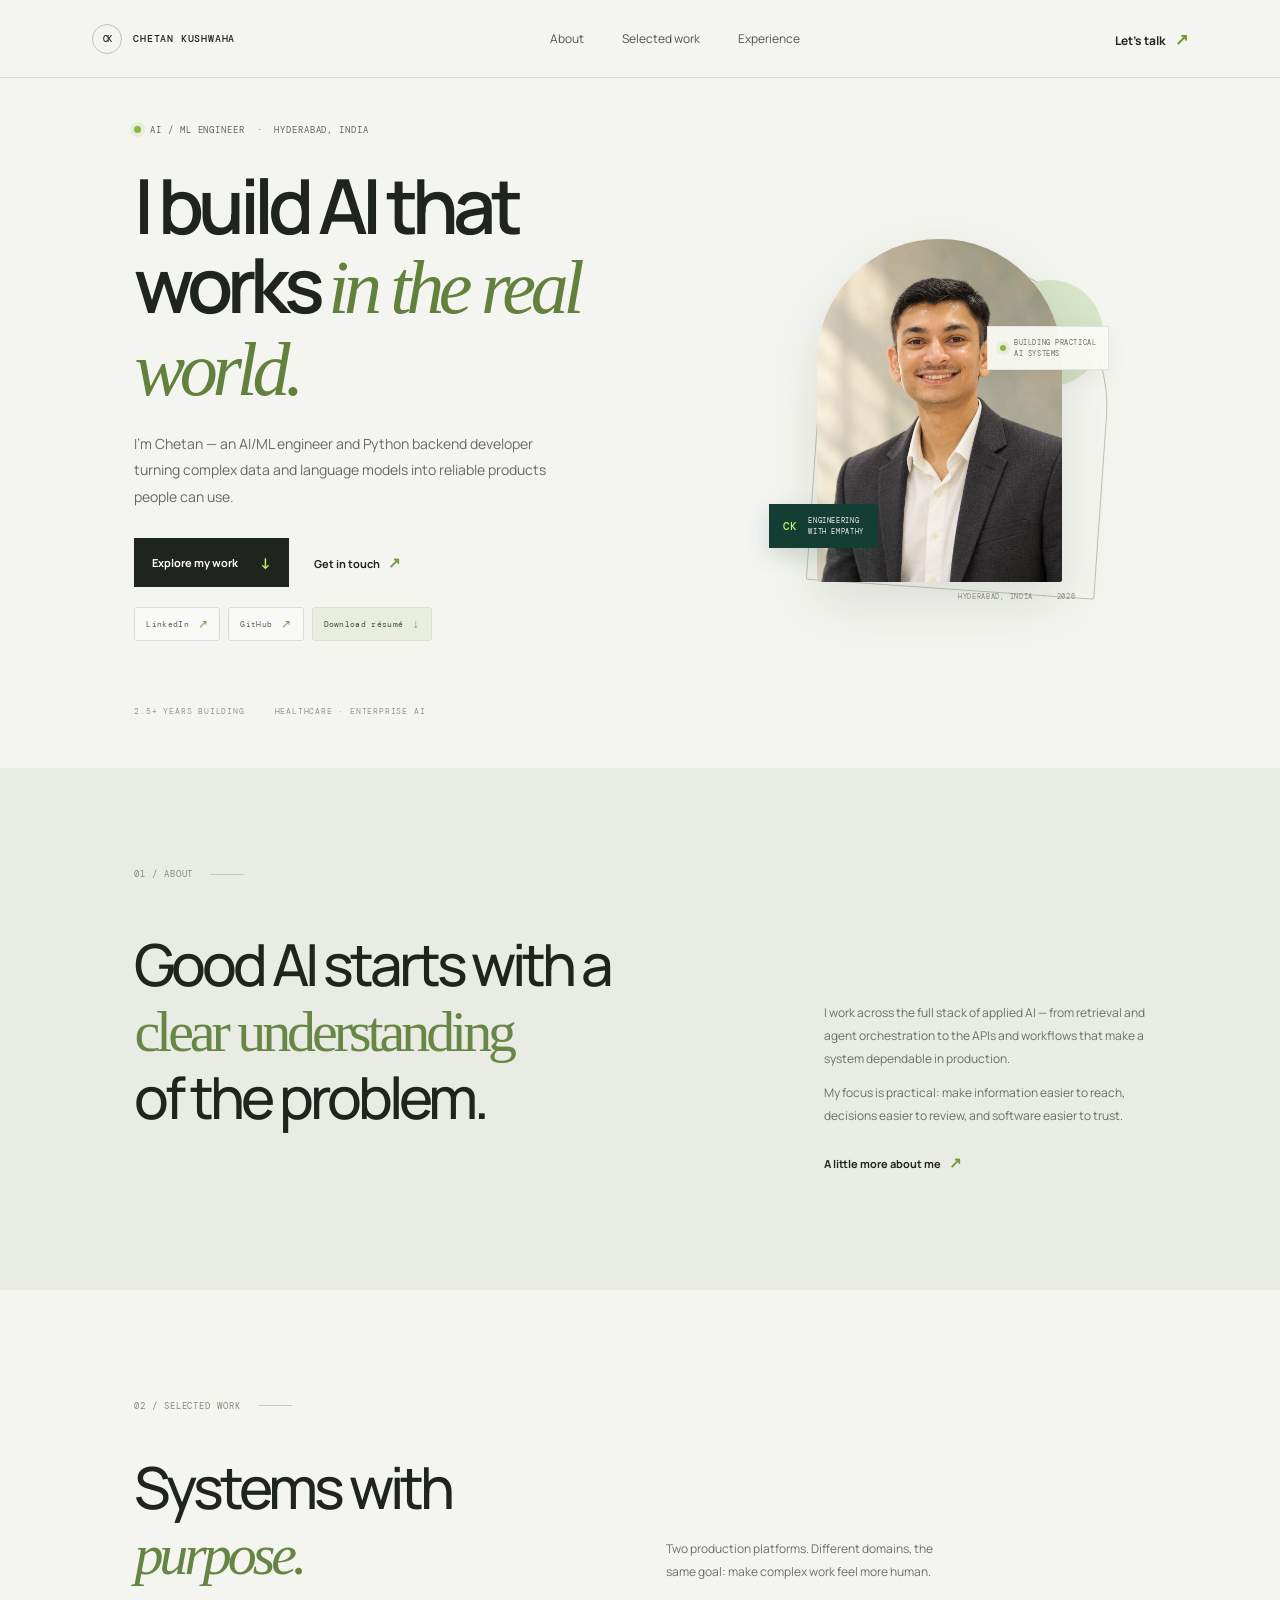
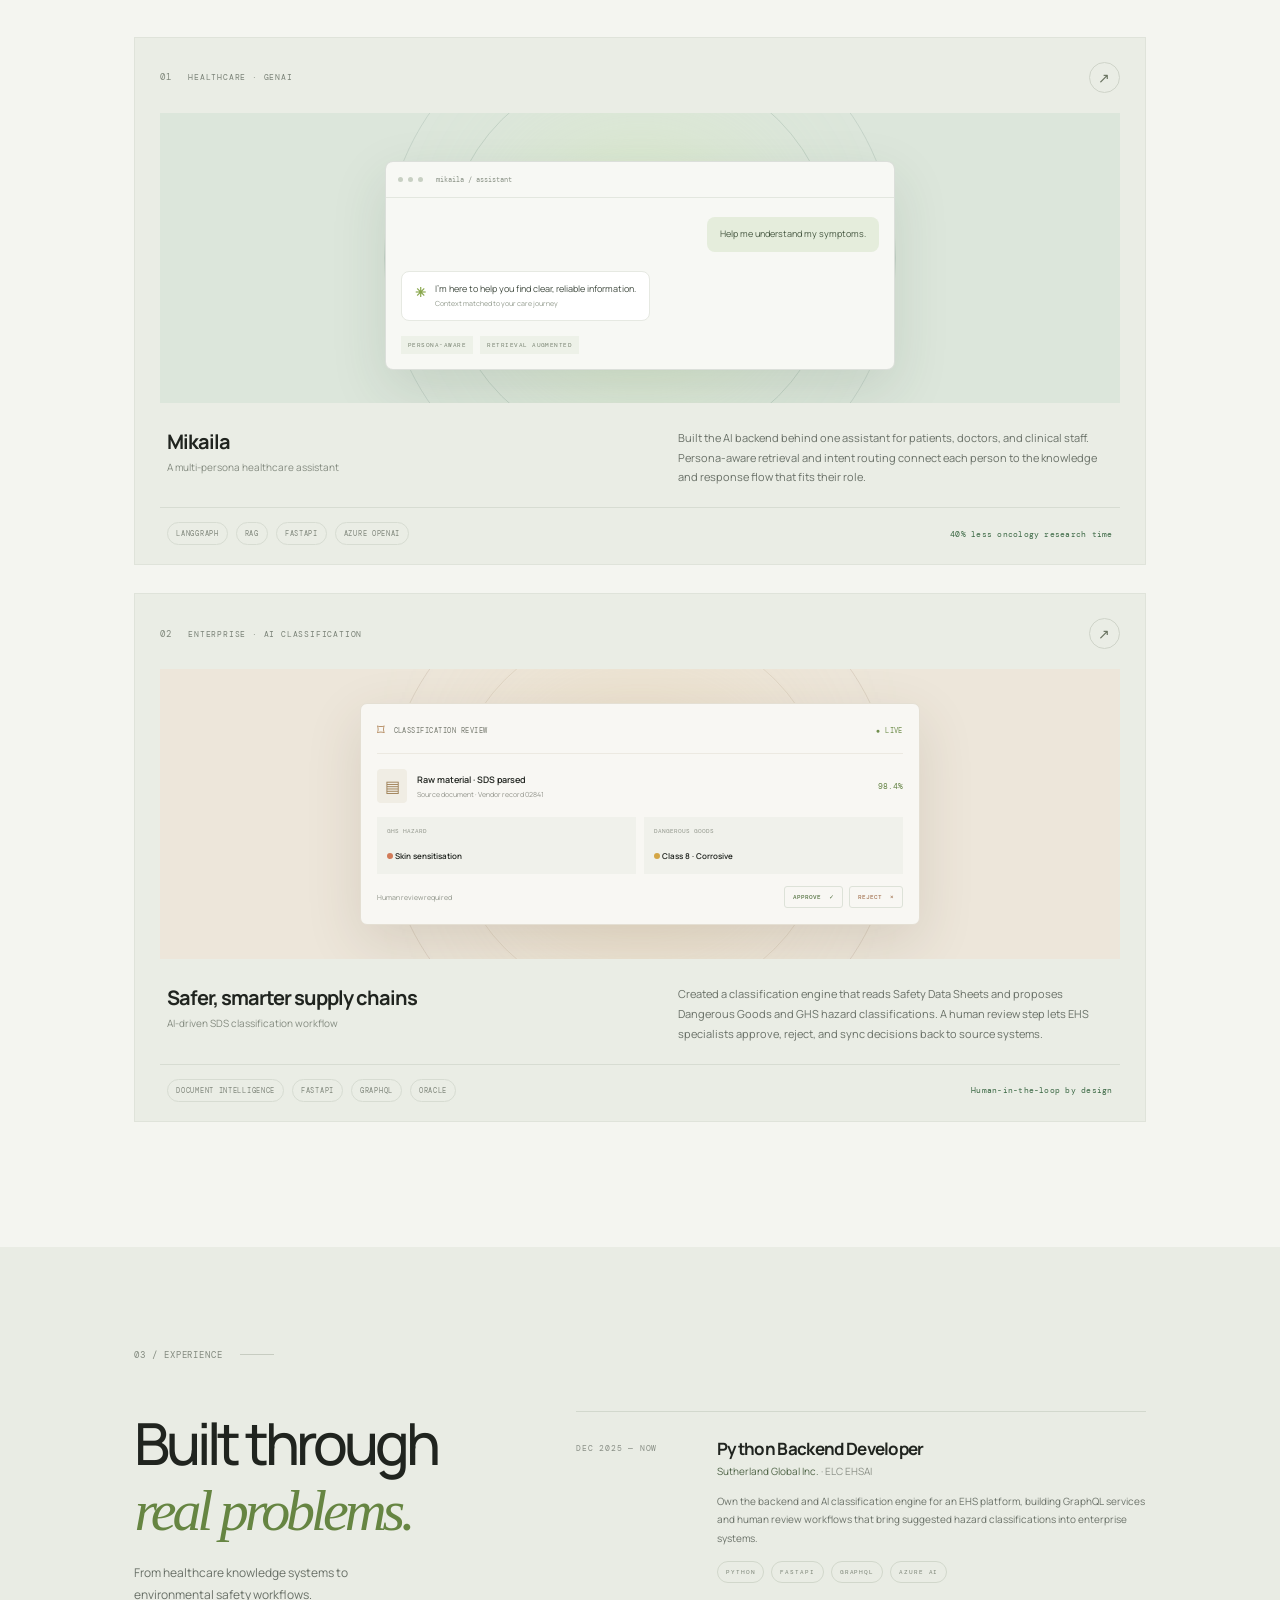
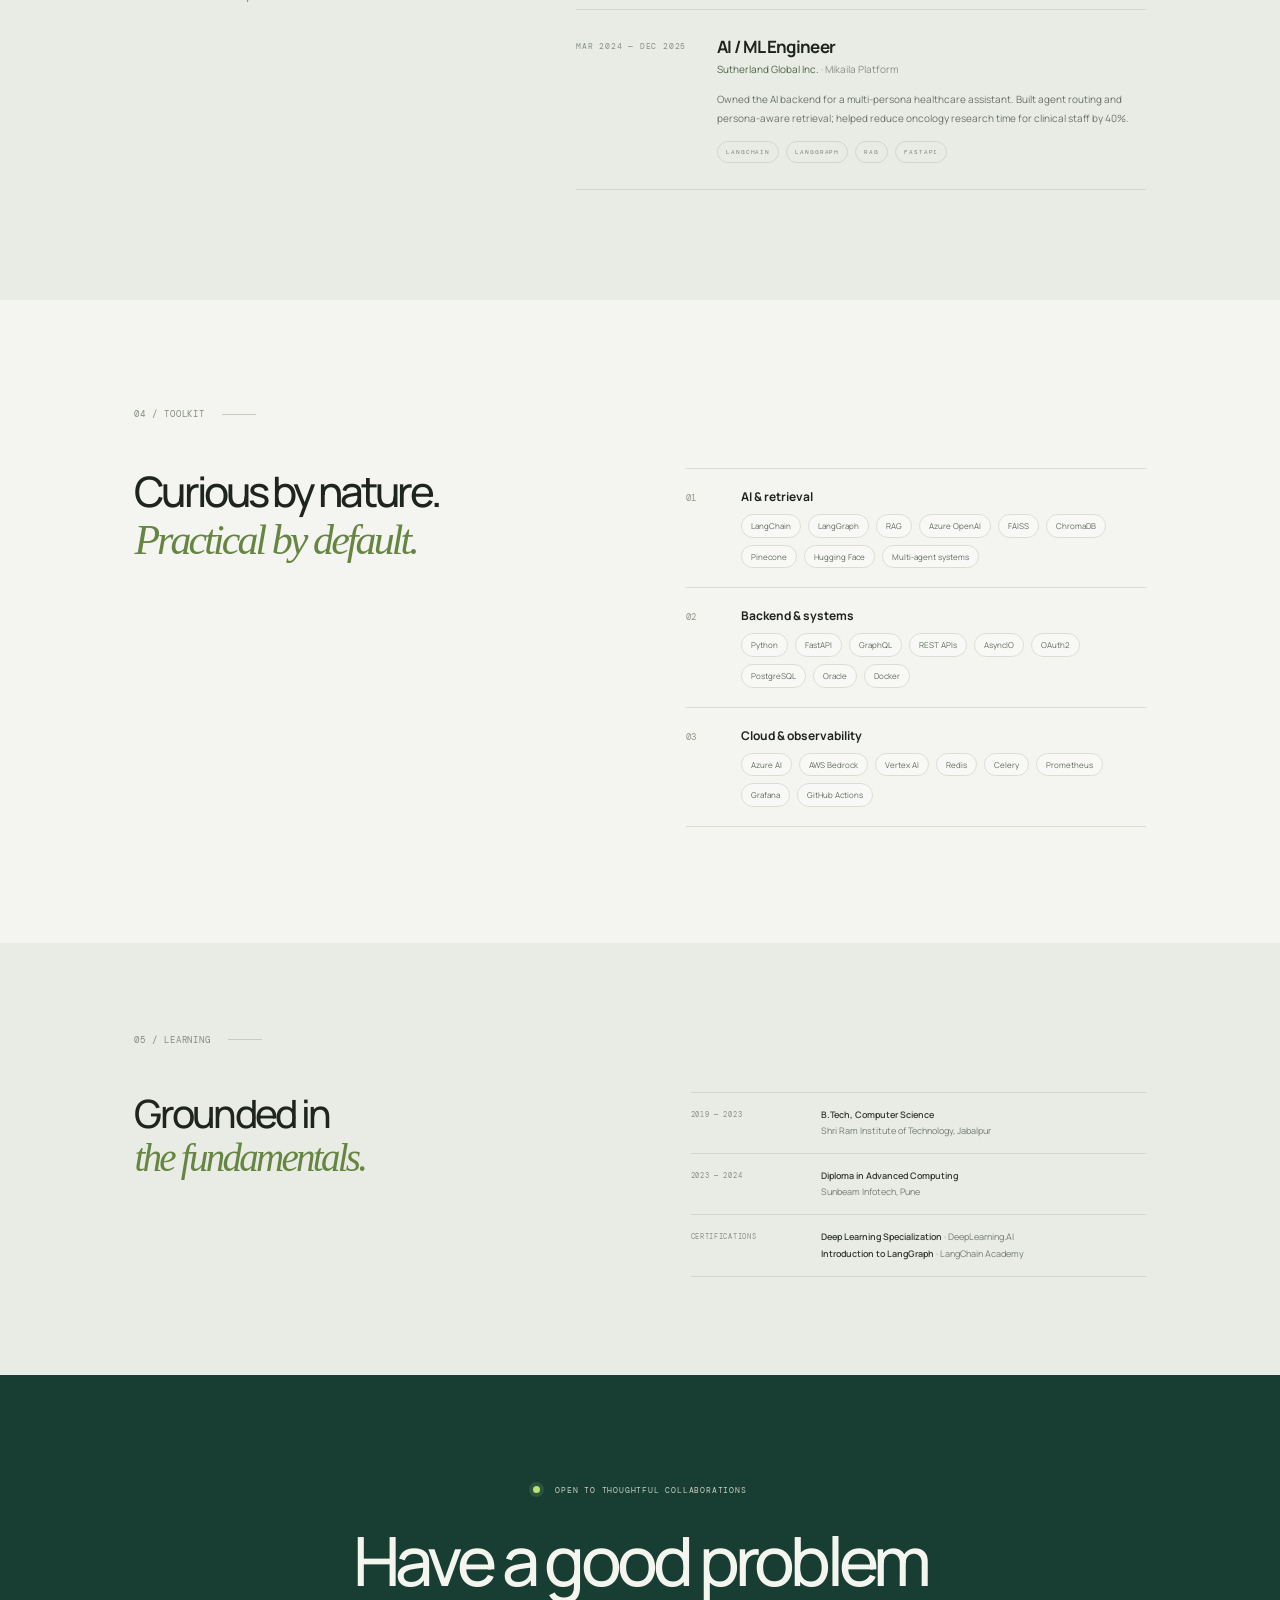
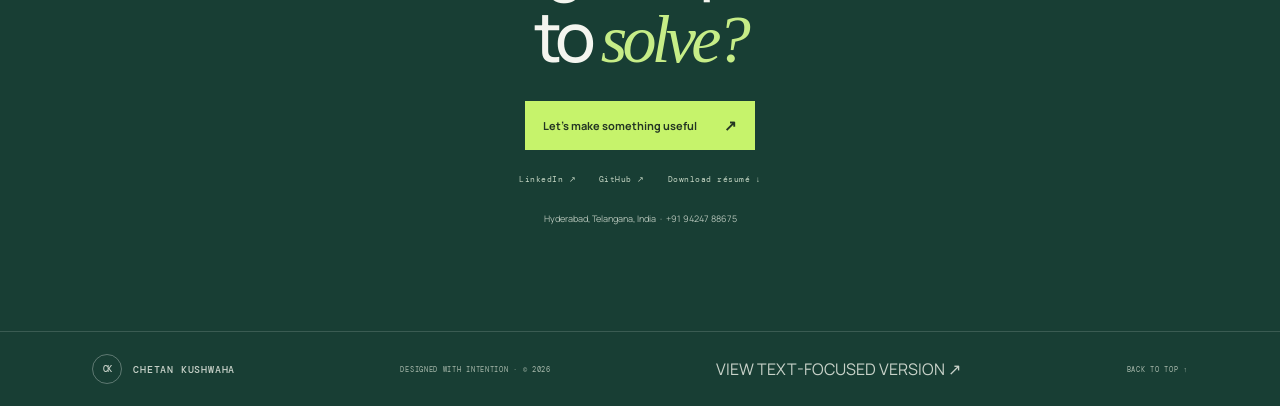
==== commit 1716c4ec: "Balance homepage portrait and headline columns" ====
--- a/index.html
+++ b/index.html
@@ -9,7 +9,7 @@
     <link rel="preconnect" href="https://fonts.googleapis.com" />
     <link rel="preconnect" href="https://fonts.gstatic.com" crossorigin />
     <link href="https://fonts.googleapis.com/css2?family=DM+Mono:wght@400;500&family=Manrope:wght@400;500;600;700;800&display=swap" rel="stylesheet" />
-    <link rel="stylesheet" href="styles.css" />
+    <link rel="stylesheet" href="styles.css?v=3" />
   </head>
   <body>
     <header class="topbar">
@@ -34,14 +34,11 @@
           </div>
           <div class="hero-meta"><span>2.5+ YEARS BUILDING</span><span>HEALTHCARE · ENTERPRISE AI</span></div>
         </div>
-        <div class="hero-art" aria-label="Abstract illustration representing connected AI systems">
-          <div class="art-orbit orbit-one"></div><div class="art-orbit orbit-two"></div><div class="art-orbit orbit-three"></div>
-          <div class="art-core"><span class="core-spark">✳</span><span>INTELLIGENCE<br />IN MOTION</span></div>
-          <div class="art-node node-top"><span class="node-icon">⌘</span><span>ORCHESTRATE</span></div>
-          <div class="art-node node-right"><span class="node-icon">◈</span><span>RETRIEVE</span></div>
-          <div class="art-node node-bottom"><span class="node-icon">↗</span><span>DELIVER</span></div>
-          <div class="art-side-note">FROM SIGNAL<br />TO SOLUTION <span>— 01</span></div>
-          <div class="art-caption"><span>BUILT FOR PEOPLE</span><span>↓ SCROLL TO EXPLORE</span></div>
+        <div class="hero-photo-wrap">
+          <div class="portrait-frame"><img src="assets/chetan-kushwaha.webp" alt="Chetan Kushwaha, AI/ML engineer" fetchpriority="high" /></div>
+          <div class="portrait-index"><span>CK</span><span>ENGINEERING<br />WITH EMPATHY</span></div>
+          <div class="portrait-note"><span class="status-dot"></span><span>BUILDING PRACTICAL<br />AI SYSTEMS</span></div>
+          <span class="portrait-caption">HYDERABAD, INDIA&nbsp; · &nbsp;2026</span>
         </div>
       </section>
 
@@ -86,7 +83,7 @@
 
       <section class="contact-section"><div class="contact-kicker"><span class="status-dot"></span> OPEN TO THOUGHTFUL COLLABORATIONS</div><h2>Have a good problem<br />to <em>solve?</em></h2><a class="contact-cta" href="mailto:ckushwaha536@gmail.com">Let’s make something useful <span aria-hidden="true">↗</span></a><div class="contact-links"><a href="https://linkedin.com/in/chetan-kushwaha-dev" target="_blank" rel="noopener noreferrer">LinkedIn ↗</a><a href="https://github.com/D6-80758-ChetanKushwaha" target="_blank" rel="noopener noreferrer">GitHub ↗</a><a href="assets/chetan-kushwaha-resume.pdf" download>Download résumé ↓</a></div><p>Hyderabad, Telangana, India &nbsp;·&nbsp; +91 94247 88675</p></section>
     </main>
-    <footer><a class="wordmark" href="#home"><span class="wordmark-mark">CK</span><span>CHETAN KUSHWAHA</span></a><span>DESIGNED WITH INTENTION · © <span id="year">2026</span></span><a href="with-photo/">VIEW PORTRAIT VERSION ↗</a><a href="#home">BACK TO TOP ↑</a></footer>
+    <footer><a class="wordmark" href="#home"><span class="wordmark-mark">CK</span><span>CHETAN KUSHWAHA</span></a><span>DESIGNED WITH INTENTION · © <span id="year">2026</span></span><a href="without-photo/">VIEW TEXT-FOCUSED VERSION ↗</a><a href="#home">BACK TO TOP ↑</a></footer>
     <script src="script.js"></script>
   </body>
 </html>
--- a/styles.css
+++ b/styles.css
@@ -1,7 +1,10 @@
-:root{--paper:#f4f5f0;--ink:#20241f;--muted:#727871;--line:#d8dbd3;--green:#c6f36b;--forest:#143d33;--white:#fff;--mono:"DM Mono",monospace;--sans:"Manrope",sans-serif}*{box-sizing:border-box}html{scroll-behavior:smooth;scroll-padding-top:88px}body{margin:0;background:var(--paper);color:var(--ink);font-family:var(--sans);-webkit-font-smoothing:antialiased}a{color:inherit;text-decoration:none}.topbar{height:78px;padding:0 7.2%;display:flex;align-items:center;justify-content:space-between;border-bottom:1px solid rgba(32,36,31,.1)}.wordmark{display:inline-flex;align-items:center;gap:11px;font:500 10px var(--mono);letter-spacing:.08em}.wordmark-mark{display:grid;place-items:center;width:30px;height:30px;border:1px solid #bdc2b8;border-radius:50%;font:500 9px var(--mono);letter-spacing:-.05em}.nav-links{display:flex;gap:38px;font-size:12px;color:#50564f}.nav-links a,.top-contact,.text-link{transition:opacity .2s}.nav-links a:hover,.top-contact:hover,.text-link:hover{opacity:.58}.top-contact{font-size:12px;font-weight:700}.top-contact span{color:#739728;font-size:16px;margin-left:8px}.page-grid{padding-left:10.5%;padding-right:10.5%}.hero{min-height:690px;display:grid;grid-template-columns:1fr 1fr;align-items:center;gap:4%;padding-top:38px;padding-bottom:44px}.eyebrow,.section-label,.hero-meta,.art-side-note,.art-caption,.project-category,.project-index,.project-footer,.role-date,.role-tags,.toolkit-number,.education-items>div>span,.contact-kicker,footer>span,footer>a:last-child{font:400 9px var(--mono);letter-spacing:.1em}.eyebrow{color:#60675e;display:flex;align-items:center}.status-dot{display:inline-block;width:7px;height:7px;margin-right:9px;border-radius:50%;background:#89b942;box-shadow:0 0 0 4px rgba(137,185,66,.13)}h1,h2,h3,p{margin-top:0}.hero h1{margin:30px 0 22px;font-size:clamp(48px,6vw,76px);line-height:1.04;letter-spacing:-.075em;font-weight:600}.hero h1 em,.section-heading h2 em,.experience-heading h2 em,.toolkit-layout h2 em,.education-grid h2 em,.contact-section h2 em{font-family:Georgia,serif;font-weight:400;letter-spacing:-.07em}.hero h1 em{color:#62813c}.hero-intro{max-width:445px;margin-bottom:28px;font-size:14px;line-height:1.9;color:#656b63}.hero-actions{display:flex;align-items:center;gap:25px}.button{display:inline-flex;align-items:center;gap:22px;padding:14px 18px;font-size:11px;font-weight:700}.button-dark{background:var(--ink);color:white}.button-dark span{color:var(--green);font-size:15px}.text-link{font-size:11px;font-weight:700}.text-link span{margin-left:6px;color:#769b42;font-size:15px}.hero-meta{display:flex;gap:30px;margin-top:65px;color:#92978f;font-size:8px}.hero-art{position:relative;width:min(100%,500px);aspect-ratio:1/1;margin:0 auto;background:#e8ebe2;border-radius:50%;overflow:hidden}.hero-art:before{content:"";position:absolute;inset:13%;border-radius:50%;border:1px solid rgba(20,61,51,.12);background:radial-gradient(circle at 50% 42%,#f4f6ed 0,#edf0e7 33%,#e3e8dd 72%)}.art-orbit{position:absolute;z-index:1;left:50%;top:49%;border:1px solid rgba(20,61,51,.18);border-radius:50%;transform:translate(-50%,-50%) rotate(-28deg)}.orbit-one{width:72%;height:35%}.orbit-two{width:75%;height:45%;transform:translate(-50%,-50%) rotate(43deg)}.orbit-three{width:63%;height:63%;transform:translate(-50%,-50%) rotate(-56deg);border-style:dashed;opacity:.65}.art-core{position:absolute;z-index:2;top:50%;left:50%;width:116px;height:116px;transform:translate(-50%,-50%);display:flex;flex-direction:column;align-items:center;justify-content:center;gap:7px;border-radius:50%;background:var(--forest);box-shadow:0 14px 45px rgba(20,61,51,.19);color:#f3f5eb;text-align:center;font:400 8px/1.6 var(--mono);letter-spacing:.13em}.core-spark{font-size:27px;color:var(--green);line-height:1}.art-node{position:absolute;z-index:3;display:flex;align-items:center;gap:7px;padding:9px 12px;border:1px solid #d4d9cf;border-radius:30px;background:rgba(250,251,246,.94);box-shadow:0 5px 20px rgba(32,36,31,.05);font:400 7px var(--mono);letter-spacing:.08em;color:#525c50}.node-icon{color:#66863c;font-size:13px}.node-top{top:18%;left:43%}.node-right{top:54%;right:6%}.node-bottom{bottom:19%;left:28%}.art-side-note{position:absolute;top:41%;left:4%;font-size:8px;line-height:1.8;color:#737b6e}.art-side-note span{color:#9ba096}.art-caption{position:absolute;bottom:7%;left:50%;width:83%;transform:translateX(-50%);display:flex;justify-content:space-between;color:#878d82;font-size:7px}.intro-band{padding:100px 10.5% 112px;background:#e9ece4}.section-label{display:flex;align-items:center;gap:17px;color:#838a7f}.label-line{width:34px;height:1px;background:#c7ccc1}.intro-content{display:grid;grid-template-columns:1.3fr .7fr;gap:9%;margin-top:52px;align-items:end}.intro-content h2,.section-heading h2,.experience-heading h2,.toolkit-layout h2,.education-grid h2,.contact-section h2{font-size:clamp(40px,5vw,58px);line-height:1.12;letter-spacing:-.07em;font-weight:500}.intro-content h2 span{font-family:Georgia,serif;font-weight:400;color:#688744}.intro-detail{padding-bottom:5px}.intro-detail p,.section-heading>p,.experience-heading>p{font-size:12px;line-height:1.9;color:#697067}.intro-detail p{max-width:375px}.intro-detail .text-link{display:inline-block;margin-top:12px}.work-section{padding:110px 10.5% 125px}.section-heading{display:grid;grid-template-columns:1fr 1fr;align-items:end;margin-bottom:49px}.section-heading .section-label{grid-column:1/-1}.section-heading h2{margin:43px 0 0}.section-heading h2 em,.experience-heading h2 em,.toolkit-layout h2 em,.education-grid h2 em{color:#668542}.section-heading>p{max-width:280px;margin:0 0 4px 26px}.project-list{display:grid;gap:28px}.project-card{background:#eaede5;border:1px solid #dfe3da;padding:24px 25px 19px;overflow:hidden}.project-top{display:flex;align-items:center;gap:16px}.project-index{color:#7f877b}.project-category{font-size:8px;color:#7b8378}.project-arrow{margin-left:auto;width:31px;height:31px;border:1px solid #cfd4c9;border-radius:50%;display:grid;place-items:center;font-size:14px;color:#68725f}.project-visual{height:290px;margin-top:20px;position:relative;display:grid;place-items:center;overflow:hidden}.health-visual{background:#dce6db}.health-visual:before,.safety-visual:before{content:"";position:absolute;width:510px;height:510px;border-radius:50%;border:1px solid rgba(22,68,54,.11)}.health-visual:after{content:"";position:absolute;width:390px;height:390px;border-radius:50%;border:1px solid rgba(22,68,54,.12)}.health-window{position:relative;z-index:2;width:min(75%,510px);padding-bottom:15px;background:#f7f8f4;border:1px solid rgba(36,58,45,.13);border-radius:8px;box-shadow:0 20px 55px rgba(35,66,47,.13);transform:translateY(8px)}.window-bar{height:36px;display:flex;align-items:center;gap:5px;padding:0 12px;border-bottom:1px solid #e3e7df;color:#8b9387;font:400 7px var(--mono)}.window-bar i{width:5px;height:5px;border-radius:50%;background:#c8d0c3}.window-bar span{margin-left:8px}.chat-line{width:max-content;max-width:80%;margin:19px 15px 0;padding:10px 13px;border-radius:8px;font-size:9px;line-height:1.6}.chat-user{margin-left:auto;background:#e5eddc;color:#475842}.chat-ai{display:flex;gap:9px;background:white;border:1px solid #e6e9e2;color:#414b40}.chat-ai b{font-size:13px;color:#89a74d}.chat-ai small{color:#929a8d;font-size:7px}.visual-tags{display:flex;gap:7px;margin:15px 15px 0}.visual-tags span{padding:5px 7px;background:#edf1e8;color:#76816f;font:400 6px var(--mono);letter-spacing:.08em}.visual-glow{position:absolute;width:210px;height:210px;border-radius:50%;background:#d1f0a0;filter:blur(70px);opacity:.42}.project-body{display:grid;grid-template-columns:1fr 1fr;gap:8%;padding:25px 7px 20px}.project-body h3{font-size:20px;letter-spacing:-.05em;margin-bottom:5px}.project-subtitle{margin:0;font-size:10px;color:#858c81}.project-description{margin:0;color:#697067;font-size:11px;line-height:1.8}.project-footer{display:flex;align-items:center;gap:8px;flex-wrap:wrap;padding:14px 7px 0;border-top:1px solid #d7dcd2;color:#80877c;font-size:7px}.project-footer>span:not(.project-impact){padding:6px 8px;border:1px solid #d7dcd2;border-radius:20px}.project-impact{margin-left:auto;color:#3b6844;font-size:8px;letter-spacing:.03em}.safety-visual{background:#ede6da}.safety-visual:before{border-color:rgba(98,71,35,.12)}.safety-visual:after{content:"";position:absolute;width:380px;height:380px;border:1px solid rgba(98,71,35,.1);border-radius:50%}.safety-panel{position:relative;z-index:2;width:min(78%,560px);padding:16px;background:#f8f7f3;border:1px solid #e4dfd3;border-radius:7px;box-shadow:0 18px 55px rgba(86,66,39,.14)}.panel-heading{display:flex;align-items:center;gap:8px;padding-bottom:13px;border-bottom:1px solid #ece9e1;color:#777b70;font:400 7px var(--mono);letter-spacing:.07em}.shield{color:#ad8053;font-size:15px}.panel-live{margin-left:auto;color:#718f4e}.material-row{display:flex;align-items:center;gap:10px;padding:15px 0 14px}.material-icon{display:grid;place-items:center;width:30px;height:34px;border-radius:4px;background:#f0ede4;color:#9c7d52;font-size:16px}.material-row b{display:block;font-size:9px;font-weight:600}.material-row small{display:block;margin-top:4px;color:#92948b;font-size:7px}.confidence{margin-left:auto;color:#638243;font:400 8px var(--mono)}.classifications{display:grid;grid-template-columns:1fr 1fr;gap:8px}.classifications>div{padding:10px;background:#f0f1eb}.classifications small{display:block;margin-bottom:7px;color:#90958a;font:400 6px var(--mono)}.classifications b{font-size:8px;font-weight:600}.hazard-dot,.dg-dot{display:inline-block;width:6px;height:6px;border-radius:50%;background:#d27b58}.dg-dot{background:#d4a646}.review-actions{display:flex;align-items:center;gap:6px;margin-top:12px;color:#8e9388;font-size:7px}.review-actions span{margin-right:auto}.review-actions b{padding:6px 8px;border:1px solid #dde2d8;border-radius:3px;color:#557342;font:500 6px var(--mono)}.review-actions b:last-child{color:#a67857}.safety-orb{position:absolute;width:230px;height:230px;background:#e4c990;filter:blur(80px);opacity:.3}.experience-section{padding:102px 10.5% 110px;background:#e9ece4}.experience-layout{display:grid;grid-template-columns:.72fr 1.28fr;gap:12%;margin-top:50px}.experience-heading h2{margin-bottom:18px}.experience-heading>p{max-width:230px}.timeline{border-top:1px solid #d2d8cd}.role{display:grid;grid-template-columns:118px 1fr;gap:23px;padding:25px 0 26px;border-bottom:1px solid #d2d8cd}.role-date{padding-top:6px;color:#8a9087;font-size:8px}.role-content h3{margin-bottom:4px;font-size:17px;letter-spacing:-.04em}.role-company{font-size:10px;color:#4f6447}.role-company span{color:#8b9087}.role-content>p:not(.role-company){max-width:475px;margin:14px 0;color:#6b7269;font-size:10px;line-height:1.85}.role-tags{display:flex;gap:7px;flex-wrap:wrap}.role-tags span{padding:6px 8px;border:1px solid #d1d7cb;border-radius:20px;color:#788173;font-size:6px}.toolkit-section{padding:108px 10.5% 116px}.toolkit-layout{display:grid;grid-template-columns:1fr 1fr;gap:9%;margin-top:48px}.toolkit-layout h2{font-size:42px}.toolkit-group{display:grid;grid-template-columns:40px 1fr;gap:15px;padding:19px 0;border-bottom:1px solid var(--line)}.toolkit-group:first-child{border-top:1px solid var(--line)}.toolkit-number{padding-top:4px;color:#8e9588}.toolkit-group h3{margin-bottom:6px;font-size:12px}.toolkit-group p{margin:0;color:#7c8379;font-size:10px;line-height:1.8}.education-section{padding:91px 10.5% 98px;background:#e9ece4}.education-grid{display:grid;grid-template-columns:1fr 1fr;gap:10%;margin-top:46px}.education-grid h2{font-size:39px}.education-items>div{display:grid;grid-template-columns:112px 1fr;gap:18px;padding:14px 0;border-bottom:1px solid #d3d8ce}.education-items>div:first-child{border-top:1px solid #d3d8ce}.education-items>div>span{padding-top:3px;color:#8a9087;font-size:7px}.education-items p{margin:0;color:#747b71;font-size:9px;line-height:1.8}.education-items b{color:#343a32;font-weight:600}.contact-section{padding:110px 10.5% 106px;text-align:center;background:#183e34;color:#f4f5ef}.contact-kicker{color:#c6cfbf;font-size:8px}.contact-section .status-dot{background:#b5e572;box-shadow:0 0 0 4px rgba(181,229,114,.13)}.contact-section h2{margin:27px 0 24px;font-size:clamp(48px,6vw,68px)}.contact-section h2 em{color:#c6ed87}.contact-cta{display:inline-flex;gap:27px;align-items:center;padding:14px 18px;background:var(--green);color:#243623;font-size:11px;font-weight:700}.contact-cta span{font-size:15px}.contact-section>p{margin:28px 0 0;color:#b4c3b8;font-size:9px}footer{min-height:75px;padding:0 7.2%;display:flex;align-items:center;justify-content:space-between;background:#183e34;color:#c8d2c9;border-top:1px solid rgba(255,255,255,.15)}footer .wordmark-mark{border-color:rgba(255,255,255,.3)}footer>span,footer>a:last-child{font-size:7px;color:#a8b9ac}footer>a:last-child:hover{color:white}
-@media(max-width:850px){.topbar{padding:0 5%;height:70px}.nav-links{gap:20px}.page-grid{padding-left:7%;padding-right:7%}.hero{min-height:600px;grid-template-columns:1.08fr .92fr}.hero h1{font-size:56px}.hero-art{width:100%}.art-node{font-size:6px}.intro-band,.work-section,.experience-section,.toolkit-section,.education-section{padding-left:7%;padding-right:7%}.project-body{gap:5%}.experience-layout{gap:6%}.role{grid-template-columns:95px 1fr;gap:14px}.toolkit-layout{gap:5%}}
+:root{--paper:#f4f5f0;--ink:#20241f;--muted:#727871;--line:#d8dbd3;--green:#c6f36b;--forest:#143d33;--white:#fff;--mono:"DM Mono",monospace;--sans:"Manrope",sans-serif}*{box-sizing:border-box}html{scroll-behavior:smooth;scroll-padding-top:88px}body{margin:0;background:var(--paper);color:var(--ink);font-family:var(--sans);-webkit-font-smoothing:antialiased}a{color:inherit;text-decoration:none}.topbar{height:78px;padding:0 7.2%;display:flex;align-items:center;justify-content:space-between;border-bottom:1px solid rgba(32,36,31,.1)}.wordmark{display:inline-flex;align-items:center;gap:11px;font:500 10px var(--mono);letter-spacing:.08em}.wordmark-mark{display:grid;place-items:center;width:30px;height:30px;border:1px solid #bdc2b8;border-radius:50%;font:500 9px var(--mono);letter-spacing:-.05em}.nav-links{display:flex;gap:38px;font-size:12px;color:#50564f}.nav-links a,.top-contact,.text-link{transition:opacity .2s}.nav-links a:hover,.top-contact:hover,.text-link:hover{opacity:.58}.top-contact{font-size:12px;font-weight:700}.top-contact span{color:#739728;font-size:16px;margin-left:8px}.page-grid{padding-left:10.5%;padding-right:10.5%}.hero{min-height:690px;display:grid;grid-template-columns:minmax(0,1.15fr) minmax(0,.85fr);align-items:center;gap:4%;padding-top:38px;padding-bottom:44px}.eyebrow,.section-label,.hero-meta,.art-side-note,.art-caption,.project-category,.project-index,.project-footer,.role-date,.role-tags,.toolkit-number,.education-items>div>span,.contact-kicker,footer>span,footer>a:last-child{font:400 9px var(--mono);letter-spacing:.1em}.eyebrow{color:#60675e;display:flex;align-items:center}.status-dot{display:inline-block;width:7px;height:7px;margin-right:9px;border-radius:50%;background:#89b942;box-shadow:0 0 0 4px rgba(137,185,66,.13)}h1,h2,h3,p{margin-top:0}.hero h1{margin:30px 0 22px;font-size:clamp(48px,6vw,76px);line-height:1.04;letter-spacing:-.075em;font-weight:600}.hero h1 em,.section-heading h2 em,.experience-heading h2 em,.toolkit-layout h2 em,.education-grid h2 em,.contact-section h2 em{font-family:Georgia,serif;font-weight:400;letter-spacing:-.07em}.hero h1 em{color:#62813c}.hero-intro{max-width:445px;margin-bottom:28px;font-size:14px;line-height:1.9;color:#656b63}.hero-actions{display:flex;align-items:center;gap:25px}.button{display:inline-flex;align-items:center;gap:22px;padding:14px 18px;font-size:11px;font-weight:700}.button-dark{background:var(--ink);color:white}.button-dark span{color:var(--green);font-size:15px}.text-link{font-size:11px;font-weight:700}.text-link span{margin-left:6px;color:#769b42;font-size:15px}.hero-meta{display:flex;gap:30px;margin-top:65px;color:#92978f;font-size:8px}.hero-art{position:relative;width:min(100%,500px);aspect-ratio:1/1;margin:0 auto;background:#e8ebe2;border-radius:50%;overflow:hidden}.hero-art:before{content:"";position:absolute;inset:13%;border-radius:50%;border:1px solid rgba(20,61,51,.12);background:radial-gradient(circle at 50% 42%,#f4f6ed 0,#edf0e7 33%,#e3e8dd 72%)}.art-orbit{position:absolute;z-index:1;left:50%;top:49%;border:1px solid rgba(20,61,51,.18);border-radius:50%;transform:translate(-50%,-50%) rotate(-28deg)}.orbit-one{width:72%;height:35%}.orbit-two{width:75%;height:45%;transform:translate(-50%,-50%) rotate(43deg)}.orbit-three{width:63%;height:63%;transform:translate(-50%,-50%) rotate(-56deg);border-style:dashed;opacity:.65}.art-core{position:absolute;z-index:2;top:50%;left:50%;width:116px;height:116px;transform:translate(-50%,-50%);display:flex;flex-direction:column;align-items:center;justify-content:center;gap:7px;border-radius:50%;background:var(--forest);box-shadow:0 14px 45px rgba(20,61,51,.19);color:#f3f5eb;text-align:center;font:400 8px/1.6 var(--mono);letter-spacing:.13em}.core-spark{font-size:27px;color:var(--green);line-height:1}.art-node{position:absolute;z-index:3;display:flex;align-items:center;gap:7px;padding:9px 12px;border:1px solid #d4d9cf;border-radius:30px;background:rgba(250,251,246,.94);box-shadow:0 5px 20px rgba(32,36,31,.05);font:400 7px var(--mono);letter-spacing:.08em;color:#525c50}.node-icon{color:#66863c;font-size:13px}.node-top{top:18%;left:43%}.node-right{top:54%;right:6%}.node-bottom{bottom:19%;left:28%}.art-side-note{position:absolute;top:41%;left:4%;font-size:8px;line-height:1.8;color:#737b6e}.art-side-note span{color:#9ba096}.art-caption{position:absolute;bottom:7%;left:50%;width:83%;transform:translateX(-50%);display:flex;justify-content:space-between;color:#878d82;font-size:7px}.intro-band{padding:100px 10.5% 112px;background:#e9ece4}.section-label{display:flex;align-items:center;gap:17px;color:#838a7f}.label-line{width:34px;height:1px;background:#c7ccc1}.intro-content{display:grid;grid-template-columns:1.3fr .7fr;gap:9%;margin-top:52px;align-items:end}.intro-content h2,.section-heading h2,.experience-heading h2,.toolkit-layout h2,.education-grid h2,.contact-section h2{font-size:clamp(40px,5vw,58px);line-height:1.12;letter-spacing:-.07em;font-weight:500}.intro-content h2 span{font-family:Georgia,serif;font-weight:400;color:#688744}.intro-detail{padding-bottom:5px}.intro-detail p,.section-heading>p,.experience-heading>p{font-size:12px;line-height:1.9;color:#697067}.intro-detail p{max-width:375px}.intro-detail .text-link{display:inline-block;margin-top:12px}.work-section{padding:110px 10.5% 125px}.section-heading{display:grid;grid-template-columns:1fr 1fr;align-items:end;margin-bottom:49px}.section-heading .section-label{grid-column:1/-1}.section-heading h2{margin:43px 0 0}.section-heading h2 em,.experience-heading h2 em,.toolkit-layout h2 em,.education-grid h2 em{color:#668542}.section-heading>p{max-width:280px;margin:0 0 4px 26px}.project-list{display:grid;gap:28px}.project-card{background:#eaede5;border:1px solid #dfe3da;padding:24px 25px 19px;overflow:hidden}.project-top{display:flex;align-items:center;gap:16px}.project-index{color:#7f877b}.project-category{font-size:8px;color:#7b8378}.project-arrow{margin-left:auto;width:31px;height:31px;border:1px solid #cfd4c9;border-radius:50%;display:grid;place-items:center;font-size:14px;color:#68725f}.project-visual{height:290px;margin-top:20px;position:relative;display:grid;place-items:center;overflow:hidden}.health-visual{background:#dce6db}.health-visual:before,.safety-visual:before{content:"";position:absolute;width:510px;height:510px;border-radius:50%;border:1px solid rgba(22,68,54,.11)}.health-visual:after{content:"";position:absolute;width:390px;height:390px;border-radius:50%;border:1px solid rgba(22,68,54,.12)}.health-window{position:relative;z-index:2;width:min(75%,510px);padding-bottom:15px;background:#f7f8f4;border:1px solid rgba(36,58,45,.13);border-radius:8px;box-shadow:0 20px 55px rgba(35,66,47,.13);transform:translateY(8px)}.window-bar{height:36px;display:flex;align-items:center;gap:5px;padding:0 12px;border-bottom:1px solid #e3e7df;color:#8b9387;font:400 7px var(--mono)}.window-bar i{width:5px;height:5px;border-radius:50%;background:#c8d0c3}.window-bar span{margin-left:8px}.chat-line{width:max-content;max-width:80%;margin:19px 15px 0;padding:10px 13px;border-radius:8px;font-size:9px;line-height:1.6}.chat-user{margin-left:auto;background:#e5eddc;color:#475842}.chat-ai{display:flex;gap:9px;background:white;border:1px solid #e6e9e2;color:#414b40}.chat-ai b{font-size:13px;color:#89a74d}.chat-ai small{color:#929a8d;font-size:7px}.visual-tags{display:flex;gap:7px;margin:15px 15px 0}.visual-tags span{padding:5px 7px;background:#edf1e8;color:#76816f;font:400 6px var(--mono);letter-spacing:.08em}.visual-glow{position:absolute;width:210px;height:210px;border-radius:50%;background:#d1f0a0;filter:blur(70px);opacity:.42}.project-body{display:grid;grid-template-columns:1fr 1fr;gap:8%;padding:25px 7px 20px}.project-body h3{font-size:20px;letter-spacing:-.05em;margin-bottom:5px}.project-subtitle{margin:0;font-size:10px;color:#858c81}.project-description{margin:0;color:#697067;font-size:11px;line-height:1.8}.project-footer{display:flex;align-items:center;gap:8px;flex-wrap:wrap;padding:14px 7px 0;border-top:1px solid #d7dcd2;color:#80877c;font-size:7px}.project-footer>span:not(.project-impact){padding:6px 8px;border:1px solid #d7dcd2;border-radius:20px}.project-impact{margin-left:auto;color:#3b6844;font-size:8px;letter-spacing:.03em}.safety-visual{background:#ede6da}.safety-visual:before{border-color:rgba(98,71,35,.12)}.safety-visual:after{content:"";position:absolute;width:380px;height:380px;border:1px solid rgba(98,71,35,.1);border-radius:50%}.safety-panel{position:relative;z-index:2;width:min(78%,560px);padding:16px;background:#f8f7f3;border:1px solid #e4dfd3;border-radius:7px;box-shadow:0 18px 55px rgba(86,66,39,.14)}.panel-heading{display:flex;align-items:center;gap:8px;padding-bottom:13px;border-bottom:1px solid #ece9e1;color:#777b70;font:400 7px var(--mono);letter-spacing:.07em}.shield{color:#ad8053;font-size:15px}.panel-live{margin-left:auto;color:#718f4e}.material-row{display:flex;align-items:center;gap:10px;padding:15px 0 14px}.material-icon{display:grid;place-items:center;width:30px;height:34px;border-radius:4px;background:#f0ede4;color:#9c7d52;font-size:16px}.material-row b{display:block;font-size:9px;font-weight:600}.material-row small{display:block;margin-top:4px;color:#92948b;font-size:7px}.confidence{margin-left:auto;color:#638243;font:400 8px var(--mono)}.classifications{display:grid;grid-template-columns:1fr 1fr;gap:8px}.classifications>div{padding:10px;background:#f0f1eb}.classifications small{display:block;margin-bottom:7px;color:#90958a;font:400 6px var(--mono)}.classifications b{font-size:8px;font-weight:600}.hazard-dot,.dg-dot{display:inline-block;width:6px;height:6px;border-radius:50%;background:#d27b58}.dg-dot{background:#d4a646}.review-actions{display:flex;align-items:center;gap:6px;margin-top:12px;color:#8e9388;font-size:7px}.review-actions span{margin-right:auto}.review-actions b{padding:6px 8px;border:1px solid #dde2d8;border-radius:3px;color:#557342;font:500 6px var(--mono)}.review-actions b:last-child{color:#a67857}.safety-orb{position:absolute;width:230px;height:230px;background:#e4c990;filter:blur(80px);opacity:.3}.experience-section{padding:102px 10.5% 110px;background:#e9ece4}.experience-layout{display:grid;grid-template-columns:.72fr 1.28fr;gap:12%;margin-top:50px}.experience-heading h2{margin-bottom:18px}.experience-heading>p{max-width:230px}.timeline{border-top:1px solid #d2d8cd}.role{display:grid;grid-template-columns:118px 1fr;gap:23px;padding:25px 0 26px;border-bottom:1px solid #d2d8cd}.role-date{padding-top:6px;color:#8a9087;font-size:8px}.role-content h3{margin-bottom:4px;font-size:17px;letter-spacing:-.04em}.role-company{font-size:10px;color:#4f6447}.role-company span{color:#8b9087}.role-content>p:not(.role-company){max-width:475px;margin:14px 0;color:#6b7269;font-size:10px;line-height:1.85}.role-tags{display:flex;gap:7px;flex-wrap:wrap}.role-tags span{padding:6px 8px;border:1px solid #d1d7cb;border-radius:20px;color:#788173;font-size:6px}.toolkit-section{padding:108px 10.5% 116px}.toolkit-layout{display:grid;grid-template-columns:1fr 1fr;gap:9%;margin-top:48px}.toolkit-layout h2{font-size:42px}.toolkit-group{display:grid;grid-template-columns:40px 1fr;gap:15px;padding:19px 0;border-bottom:1px solid var(--line)}.toolkit-group:first-child{border-top:1px solid var(--line)}.toolkit-number{padding-top:4px;color:#8e9588}.toolkit-group h3{margin-bottom:6px;font-size:12px}.toolkit-group p{margin:0;color:#7c8379;font-size:10px;line-height:1.8}.education-section{padding:91px 10.5% 98px;background:#e9ece4}.education-grid{display:grid;grid-template-columns:1fr 1fr;gap:10%;margin-top:46px}.education-grid h2{font-size:39px}.education-items>div{display:grid;grid-template-columns:112px 1fr;gap:18px;padding:14px 0;border-bottom:1px solid #d3d8ce}.education-items>div:first-child{border-top:1px solid #d3d8ce}.education-items>div>span{padding-top:3px;color:#8a9087;font-size:7px}.education-items p{margin:0;color:#747b71;font-size:9px;line-height:1.8}.education-items b{color:#343a32;font-weight:600}.contact-section{padding:110px 10.5% 106px;text-align:center;background:#183e34;color:#f4f5ef}.contact-kicker{color:#c6cfbf;font-size:8px}.contact-section .status-dot{background:#b5e572;box-shadow:0 0 0 4px rgba(181,229,114,.13)}.contact-section h2{margin:27px 0 24px;font-size:clamp(48px,6vw,68px)}.contact-section h2 em{color:#c6ed87}.contact-cta{display:inline-flex;gap:27px;align-items:center;padding:14px 18px;background:var(--green);color:#243623;font-size:11px;font-weight:700}.contact-cta span{font-size:15px}.contact-section>p{margin:28px 0 0;color:#b4c3b8;font-size:9px}footer{min-height:75px;padding:0 7.2%;display:flex;align-items:center;justify-content:space-between;background:#183e34;color:#c8d2c9;border-top:1px solid rgba(255,255,255,.15)}footer .wordmark-mark{border-color:rgba(255,255,255,.3)}footer>span,footer>a:last-child{font-size:7px;color:#a8b9ac}footer>a:last-child:hover{color:white}
+@media(max-width:850px){.topbar{padding:0 5%;height:70px}.nav-links{gap:20px}.page-grid{padding-left:7%;padding-right:7%}.hero{min-height:600px;grid-template-columns:minmax(0,1.15fr) minmax(0,.85fr)}.hero h1{font-size:56px}.hero-art{width:100%}.art-node{font-size:6px}.intro-band,.work-section,.experience-section,.toolkit-section,.education-section{padding-left:7%;padding-right:7%}.project-body{gap:5%}.experience-layout{gap:6%}.role{grid-template-columns:95px 1fr;gap:14px}.toolkit-layout{gap:5%}}
 @media(max-width:640px){html{scroll-padding-top:70px}.topbar{height:66px}.wordmark{font-size:8px}.wordmark-mark{width:27px;height:27px}.nav-links{display:none}.top-contact{font-size:10px}.hero{display:flex;flex-direction:column;align-items:stretch;padding-top:74px;padding-bottom:66px;gap:55px}.hero h1{font-size:clamp(48px,12vw,68px)}.hero-intro{font-size:13px}.hero-meta{margin-top:43px;gap:13px;font-size:7px}.hero-art{width:min(100%,430px)}.intro-band{padding-top:72px;padding-bottom:75px}.intro-content{display:block;margin-top:39px}.intro-content h2,.section-heading h2,.experience-heading h2,.toolkit-layout h2,.education-grid h2{font-size:clamp(38px,10vw,49px)}.intro-detail{margin-top:27px}.work-section{padding-top:73px;padding-bottom:77px}.section-heading{display:block;margin-bottom:32px}.section-heading h2{margin-top:36px}.section-heading>p{margin:14px 0 0;max-width:330px}.project-card{padding:16px 14px 15px}.project-top{gap:10px}.project-category{font-size:6px}.project-visual{height:230px;margin-top:15px}.health-window{width:87%}.safety-panel{width:90%;padding:12px}.project-body{display:block;padding:20px 4px 16px}.project-description{margin-top:14px}.project-footer{padding-left:4px;padding-right:4px}.project-impact{width:100%;margin:4px 0 0}.experience-section{padding-top:72px;padding-bottom:77px}.experience-layout{display:block;margin-top:36px}.experience-heading>p{max-width:300px}.timeline{margin-top:35px}.role{grid-template-columns:1fr;gap:10px;padding:20px 0}.role-date{font-size:7px}.role-content h3{font-size:16px}.toolkit-section{padding-top:76px;padding-bottom:78px}.toolkit-layout{display:block;margin-top:38px}.toolkit-layout h2{margin-bottom:29px}.education-section{padding-top:72px;padding-bottom:75px}.education-grid{display:block;margin-top:36px}.education-items{margin-top:18px}.education-items>div{grid-template-columns:88px 1fr;gap:10px}.contact-section{padding:80px 6% 75px}.contact-section h2{font-size:clamp(47px,12vw,61px)}.contact-section>p{font-size:8px}footer{padding:17px 5%;min-height:72px;gap:10px}footer>span{display:none}footer>a:last-child{font-size:7px}}
 @media(prefers-reduced-motion:reduce){html{scroll-behavior:auto}*,*::before,*::after{animation-duration:.01ms!important;animation-iteration-count:1!important;transition-duration:.01ms!important}}
+.hero-copy,.hero-photo-wrap{min-width:0}.hero-photo-wrap{position:relative;width:min(100%,340px);aspect-ratio:.9;margin:0 auto}.hero-photo-wrap:before{content:"";position:absolute;inset:8% 1% 5% 14%;border:1px solid #b9c4ae;border-radius:190px 190px 3px 3px;transform:rotate(4deg)}.hero-photo-wrap:after{content:"";position:absolute;z-index:0;width:106px;height:106px;right:2%;top:13%;border-radius:50%;background:#d7e5c8}.portrait-frame{position:absolute;z-index:1;inset:2% 14% 7%;overflow:hidden;border-radius:180px 180px 3px 3px;background:#e8e2d5;box-shadow:0 20px 55px rgba(39,51,38,.12)}.portrait-frame img{width:100%;height:100%;display:block;object-fit:cover;object-position:center 23%}.portrait-index{position:absolute;z-index:2;left:0;bottom:16%;display:flex;align-items:center;gap:11px;padding:11px 14px;background:var(--forest);color:#f4f5ef;box-shadow:0 8px 24px rgba(20,61,51,.16)}.portrait-index>span:first-child{font:500 11px var(--mono);color:var(--green)}.portrait-index>span:last-child{font:400 7px/1.6 var(--mono);letter-spacing:.09em}.portrait-note{position:absolute;z-index:2;right:0;top:25%;display:flex;align-items:center;padding:10px 12px;background:rgba(249,250,245,.95);border:1px solid #e1e5dc;box-shadow:0 7px 24px rgba(32,36,31,.06);font:400 7px/1.6 var(--mono);letter-spacing:.08em;color:#687064}.portrait-note .status-dot{width:6px;height:6px;margin-right:8px}.portrait-caption{position:absolute;z-index:2;right:10%;bottom:2%;font:400 7px var(--mono);letter-spacing:.1em;color:#838a7f}
+@media(max-width:850px){.hero-photo-wrap{width:min(100%,320px)}}
+@media(max-width:640px){.hero-photo-wrap{width:min(78%,290px);margin-top:0;aspect-ratio:.78}.portrait-frame{inset:2% 12% 7%}.portrait-index{left:-4%;bottom:15%}.portrait-note{right:-3%;top:23%}}
 .hero-links{display:flex;flex-wrap:wrap;gap:8px;margin-top:20px}.hero-links a{display:inline-flex;align-items:center;gap:9px;padding:8px 11px;border:1px solid #d9ddd5;border-radius:3px;background:rgba(255,255,255,.45);color:#566052;font:400 8px var(--mono);letter-spacing:.04em;transition:transform .22s ease,border-color .22s ease,background .22s ease}.hero-links a span{color:#78994b;font-size:12px}.hero-links a:hover{transform:translateY(-2px);border-color:#b8c9a6;background:#fff}.hero-links .resume-link{background:#e8edde;border-color:#d8e1cb;color:#38533a}.contact-links{display:flex;justify-content:center;flex-wrap:wrap;gap:23px;margin:24px 0 0}.contact-links a{color:#c6d7c5;font:400 8px var(--mono);letter-spacing:.06em;transition:color .2s ease,transform .2s ease}.contact-links a:hover{color:var(--green);transform:translateY(-2px)}.skill-chips{display:flex;flex-wrap:wrap;gap:7px;padding-top:3px}.skill-chips span{padding:6px 9px;border:1px solid #d9ded4;border-radius:20px;background:rgba(255,255,255,.4);color:#626b5e;font-size:8px;line-height:1.2;transition:background .2s ease,border-color .2s ease,color .2s ease}.skill-chips span:hover{background:#e5eddc;border-color:#c5d5b4;color:#38533a}.project-card{transition:transform .28s ease,box-shadow .28s ease}.portrait-frame img{transition:transform .7s cubic-bezier(.2,.7,.2,1)}.hero-photo-wrap:hover .portrait-frame img{transform:scale(1.025)}
 @media(prefers-reduced-motion:no-preference){.hero-copy{animation:soft-rise .72s .06s both}.hero-art,.hero-photo-wrap{animation:soft-rise .9s .16s both}.art-orbit{animation:orbit-breathe 8s ease-in-out infinite}.hero-photo-wrap:after{animation:soft-pulse 6s ease-in-out infinite}.project-card:hover{transform:translateY(-4px);box-shadow:0 16px 38px rgba(32,36,31,.08)}.reveal{opacity:0;transform:translateY(18px);transition:opacity .65s ease,transform .65s cubic-bezier(.2,.7,.2,1)}.reveal.is-visible{opacity:1;transform:translateY(0)}.project-card.reveal:nth-child(2){transition-delay:.12s}.hero-links a{animation:soft-rise .55s both}.hero-links a:nth-child(1){animation-delay:.34s}.hero-links a:nth-child(2){animation-delay:.42s}.hero-links a:nth-child(3){animation-delay:.5s}}
 @keyframes soft-rise{from{opacity:0;transform:translateY(14px)}to{opacity:1;transform:translateY(0)}}@keyframes orbit-breathe{0%,100%{opacity:.52}50%{opacity:.94}}@keyframes soft-pulse{0%,100%{transform:scale(.96);opacity:.72}50%{transform:scale(1.04);opacity:1}}
